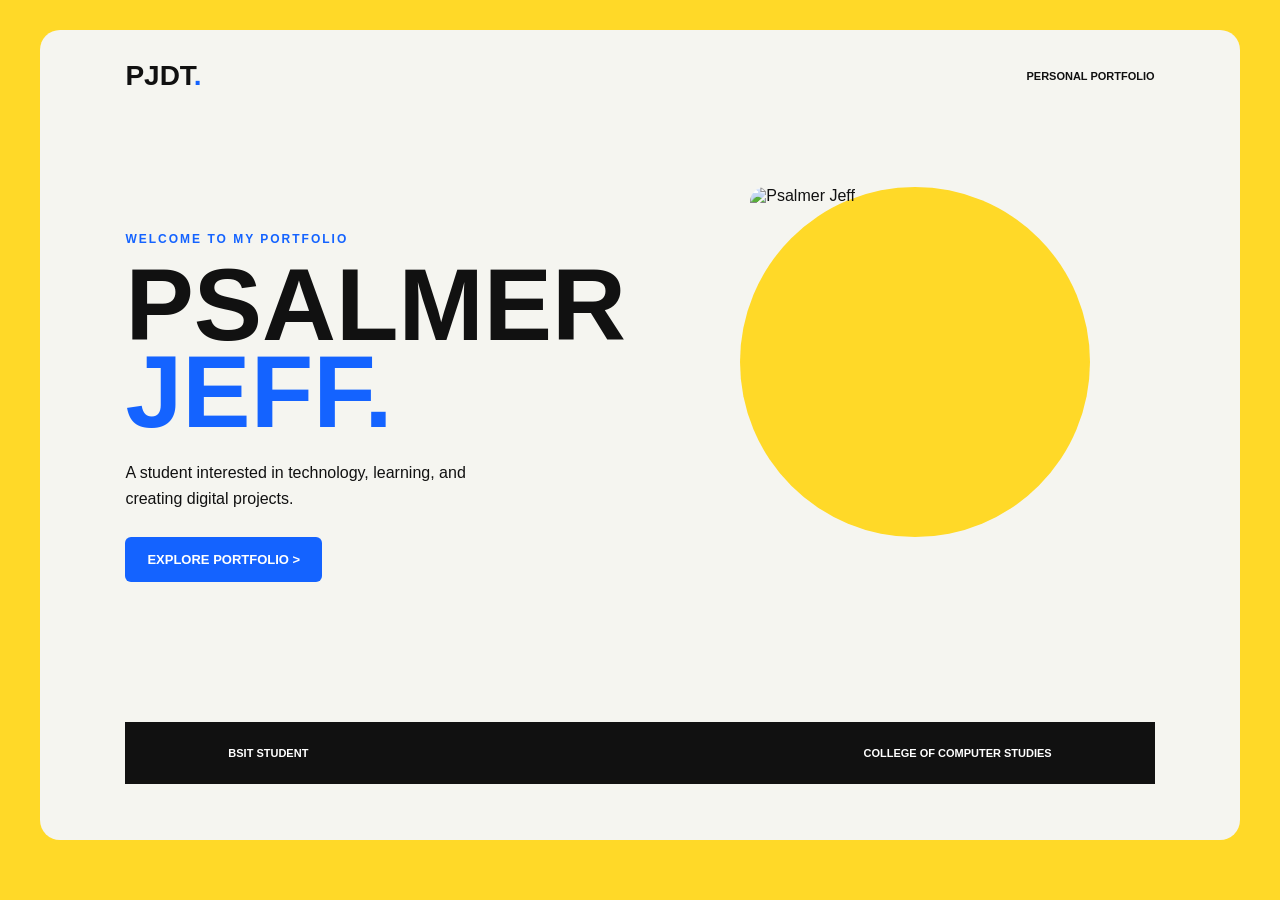
==== index.html @ 747f7e9e "modified:   home.html" ====
<!DOCTYPE html>
<html lang="en">

<head>
    <meta charset="UTF-8">
    <meta name="viewport" content="width=device-width, initial-scale=1.0">

    <title>Psalmer Jeff | Portfolio</title>

    <link rel="stylesheet" href="style.css">
</head>

<body class="cover-page">

    <main class="cover">

        <nav class="cover-nav">

            <div class="logo">
                PJDT<span>.</span>
            </div>

            <p>PERSONAL PORTFOLIO</p>

        </nav>


        <section class="cover-content">

            <div class="cover-text">

                <p class="tag">WELCOME TO MY PORTFOLIO</p>

                <h1>
                    PSALMER
                    <span>JEFF.</span>
                </h1>

                <p class="intro">
                    A student interested in technology,
                    learning, and creating digital projects.
                </p>

                <a href="home.html" class="main-button">
                    EXPLORE PORTFOLIO >
                </a>

            </div>


            <div class="cover-image">

                <div class="circle"></div>

                <img src="as.jpg"
                     alt="Psalmer Jeff">

            </div>

        </section>


        <footer class="cover-footer">

            <span>BSIT STUDENT</span>

            <span>COLLEGE OF COMPUTER STUDIES</span>

        </footer>

    </main>

</body>

</html>
---- style.css ----
* {
    margin: 0;
    padding: 0;
    box-sizing: border-box;
}

html {
    scroll-behavior: smooth;
}

body {
    font-family: Arial, sans-serif;
    background: #f5f5f0;
    color: #111;
}

a {
    text-decoration: none;
    color: inherit;
}

img {
    max-width: 100%;
    display: block;
}


/* COLORS */

.logo span,
.tag,
h1 span,
.contact h2 span {
    color: #1463ff;
}


/* BUTTON */

.main-button {
    display: inline-block;
    margin-top: 25px;
    padding: 15px 22px;
    background: #1463ff;
    color: white;
    font-weight: bold;
    font-size: 13px;
    border-radius: 6px;
    transition: .3s;
}

.main-button:hover {
    background: #111;
    transform: translateY(-3px);
}
/* INDEX */

.cover-page {
    min-height: 100vh;
    background: #ffd928;
    padding: 30px;
}

.cover {
    max-width: 1200px;
    min-height: 90vh;
    margin: auto;
    padding: 30px 7%;
    background: #f5f5f0;
    border-radius: 20px;
}

.cover-nav,
.cover-footer {
    display: flex;
    justify-content: space-between;
    align-items: center;
}

.logo {
    font-size: 28px;
    font-weight: bold;
}

.cover-nav p,
.cover-footer {
    font-size: 11px;
    font-weight: bold;
}

.cover-content {
    min-height: 70vh;
    display: grid;
    grid-template-columns: 1fr 1fr;
    align-items: center;
    gap: 50px;
}

.cover-text h1 {
    margin-top: 15px;
    font-size: clamp(60px, 8vw, 110px);
    line-height: .85;
}

.cover-text p:not(.tag) {
    max-width: 400px;
    margin-top: 25px;
    line-height: 1.6;
}

.cover-image,
.hero-image {
    position: relative;
    display: flex;
    justify-content: center;
}

.cover-image img {
    width: 330px;
    height: 440px;
    object-fit: cover;
    position: relative;
    z-index: 2;
    border-radius: 15px;
}

.circle {
    position: absolute;
    width: 350px;
    height: 350px;
    background: #ffd928;
    border-radius: 50%;
    z-index: 1;
}


/* NAVIGATION */

.navbar {
    position: sticky;
    top: 0;
    z-index: 10;
    padding: 20px 8%;
    display: flex;
    justify-content: space-between;
    align-items: center;
    background: white;
}

.nav-links {
    display: flex;
    gap: 25px;
}

.nav-links a {
    font-size: 11px;
    font-weight: bold;
}

.nav-links a:hover {
    color: #1463ff;
}


/* HERO */

.hero {
    min-height: 85vh;
    padding: 80px 10%;
    display: grid;
    grid-template-columns: 1fr 1fr;
    align-items: center;
    gap: 50px;
    background: #ffd928;
}

.hero-text h1 {
    margin: 15px 0;
    font-size: clamp(60px, 9vw, 110px);
    line-height: .85;
}

.hero-text p:not(.tag) {
    max-width: 450px;
    line-height: 1.7;
}

.hero-image img {
    width: 300px;
    height: 400px;
    object-fit: cover;
    position: relative;
    z-index: 2;
    border-radius: 15px;
    box-shadow: 15px 15px #1463ff;
}

.hero-image .circle {
    background: white;
}


/* SECTIONS */

.section {
    padding: 100px 10%;
}

.section h2 {
    margin-top: 15px;
    font-size: 50px;
}

.tag {
    font-size: 12px;
    font-weight: bold;
    letter-spacing: 2px;
}


/* ABOUT */

.about {
    background: white;
}

.about-box {
    margin-top: 40px;
    display: grid;
    grid-template-columns: 1fr 1fr;
    gap: 25px;
}

.about-box div {
    padding: 30px;
    background: #f5f5f0;
    border-left: 6px solid #1463ff;
}

.about-box h3 {
    margin-bottom: 15px;
    font-size: 22px;
}

.about-box p {
    line-height: 1.6;
}


/* EDUCATION */

.education {
    background: #111;
    color: white;
}

.education-layout {
    margin-top: 40px;
    display: grid;
    grid-template-columns: 1fr 1fr;
    gap: 25px;
}

.school-card {
    padding: 35px;
    background: #222;
    border-radius: 12px;
}

.school-number {
    font-size: 35px;
    color: #ffd928;
    font-weight: bold;
}

.school-card h3 {
    margin: 20px 0 10px;
    font-size: 24px;
}

.school-card p {
    line-height: 1.6;
    color: #ccc;
}

.school-card span {
    display: inline-block;
    margin-top: 20px;
    color: #ffd928;
    font-size: 11px;
    font-weight: bold;
}


/* FAVORITES */

.favorites {
    background: #f5f5f0;
}

.favorite-layout {
    margin-top: 40px;
    display: grid;
    grid-template-columns: 1fr 1fr;
    gap: 25px;
}

.favorite-card {
    padding: 40px;
    background: #ffd928;
    border-radius: 15px;
}

.favorite-card:last-child {
    background: #1463ff;
    color: white;
}

.favorite-card span {
    font-size: 25px;
    font-weight: bold;
}

.favorite-card h3 {
    margin: 40px 0 15px;
    font-size: 28px;
}

.favorite-card p {
    line-height: 1.6;
}


/* CONTACT */

.contact {
    min-height: 60vh;
    padding: 100px 10%;
    text-align: center;
    background: #1463ff;
    color: white;
}

.contact .tag {
    color: #ffd928;
}

.contact h2 {
    margin-top: 20px;
    font-size: clamp(55px, 8vw, 100px);
}

.contact h2 span {
    color: #ffd928;
}

.contact .main-button {
    background: #ffd928;
    color: #111;
}


/* FOOTER */

footer {
    padding: 25px 10%;
    display: flex;
    justify-content: space-between;
    background: #111;
    color: white;
    font-size: 10px;
}


/* MOBILE */

@media (max-width: 700px) {

    .cover-content,
    .hero,
    .about-box,
    .education-layout,
    .favorite-layout {
        grid-template-columns: 1fr;
    }

    .cover-content {
        padding: 50px 0;
    }

    .cover-image {
        margin-top: 20px;
    }

    .nav-links {
        gap: 10px;
        flex-wrap: wrap;
        justify-content: flex-end;
    }

    .nav-links a {
        font-size: 9px;
    }

    .hero {
        text-align: center;
    }

    .hero-text p:not(.tag) {
        margin: auto;
    }

    .hero-image {
        margin-top: 30px;
    }

    .section {
        padding: 70px 8%;
    }

    footer,
    .cover-footer {
        flex-direction: column;
        gap: 10px;
        text-align: center;
    }

}
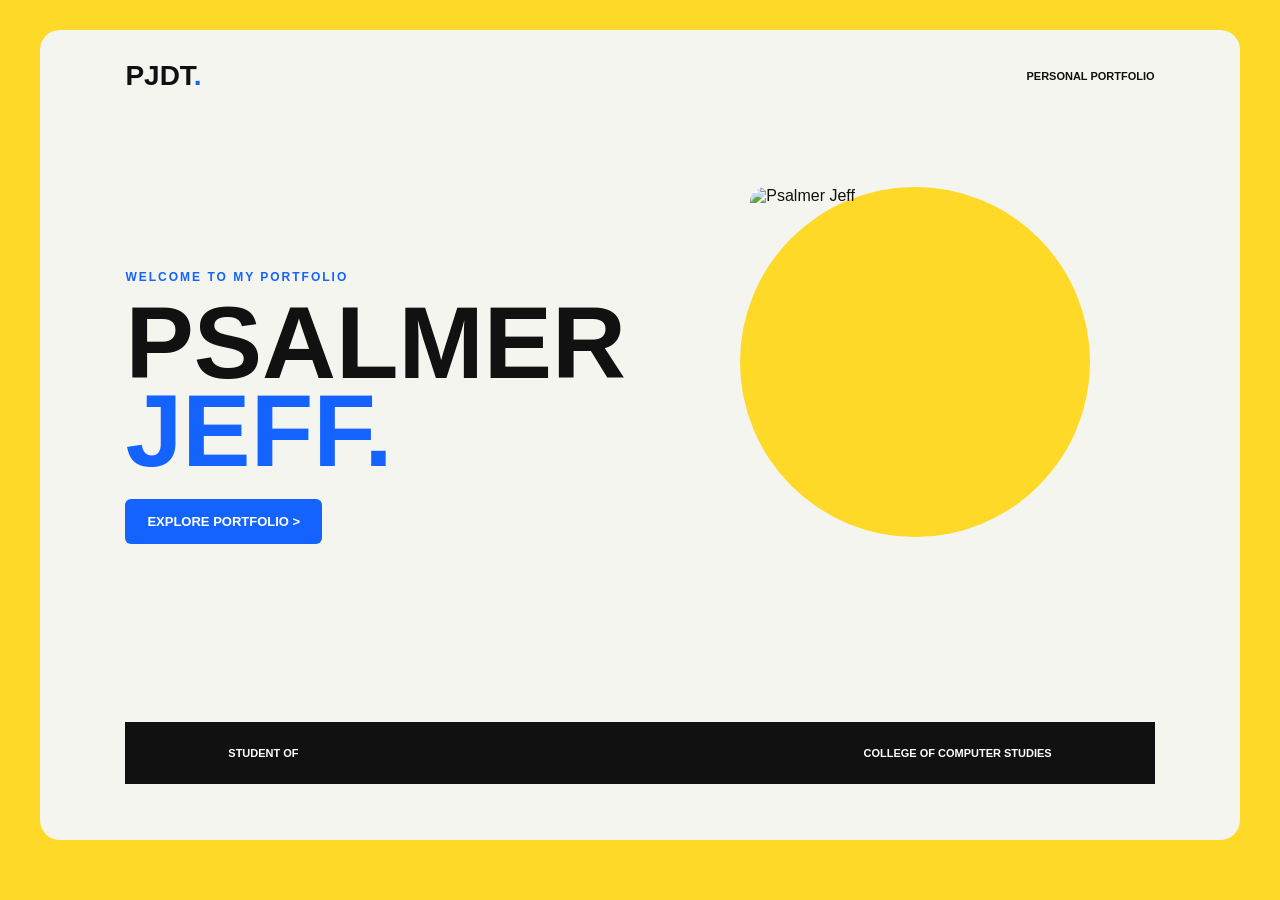
==== commit 9b719dff: "modified:   home.html modified:   index.html" ====
--- a/index.html
+++ b/index.html
@@ -35,12 +35,6 @@
                     PSALMER
                     <span>JEFF.</span>
                 </h1>
-
-                <p class="intro">
-                    A student interested in technology,
-                    learning, and creating digital projects.
-                </p>
-
                 <a href="home.html" class="main-button">
                     EXPLORE PORTFOLIO >
                 </a>
@@ -62,7 +56,7 @@
 
         <footer class="cover-footer">
 
-            <span>BSIT STUDENT</span>
+            <span>STUDENT OF </span>
 
             <span>COLLEGE OF COMPUTER STUDIES</span>
 
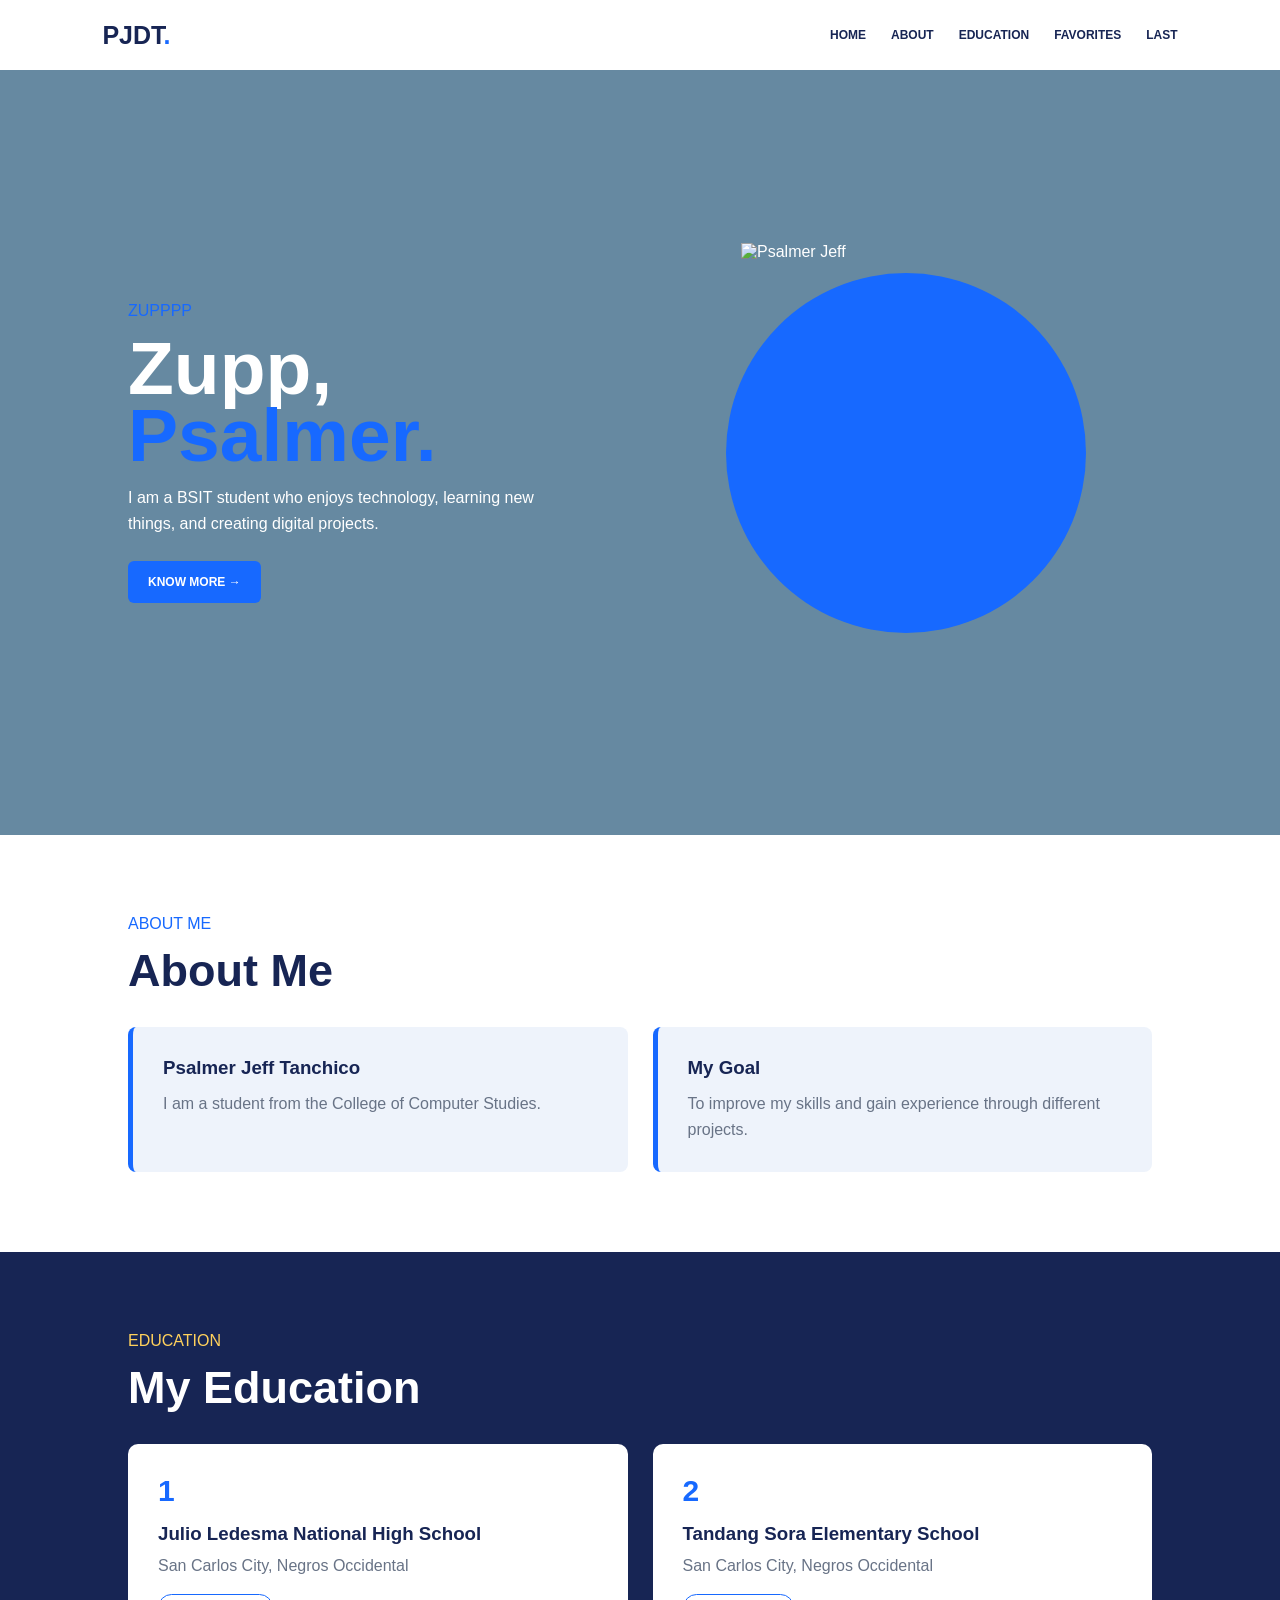
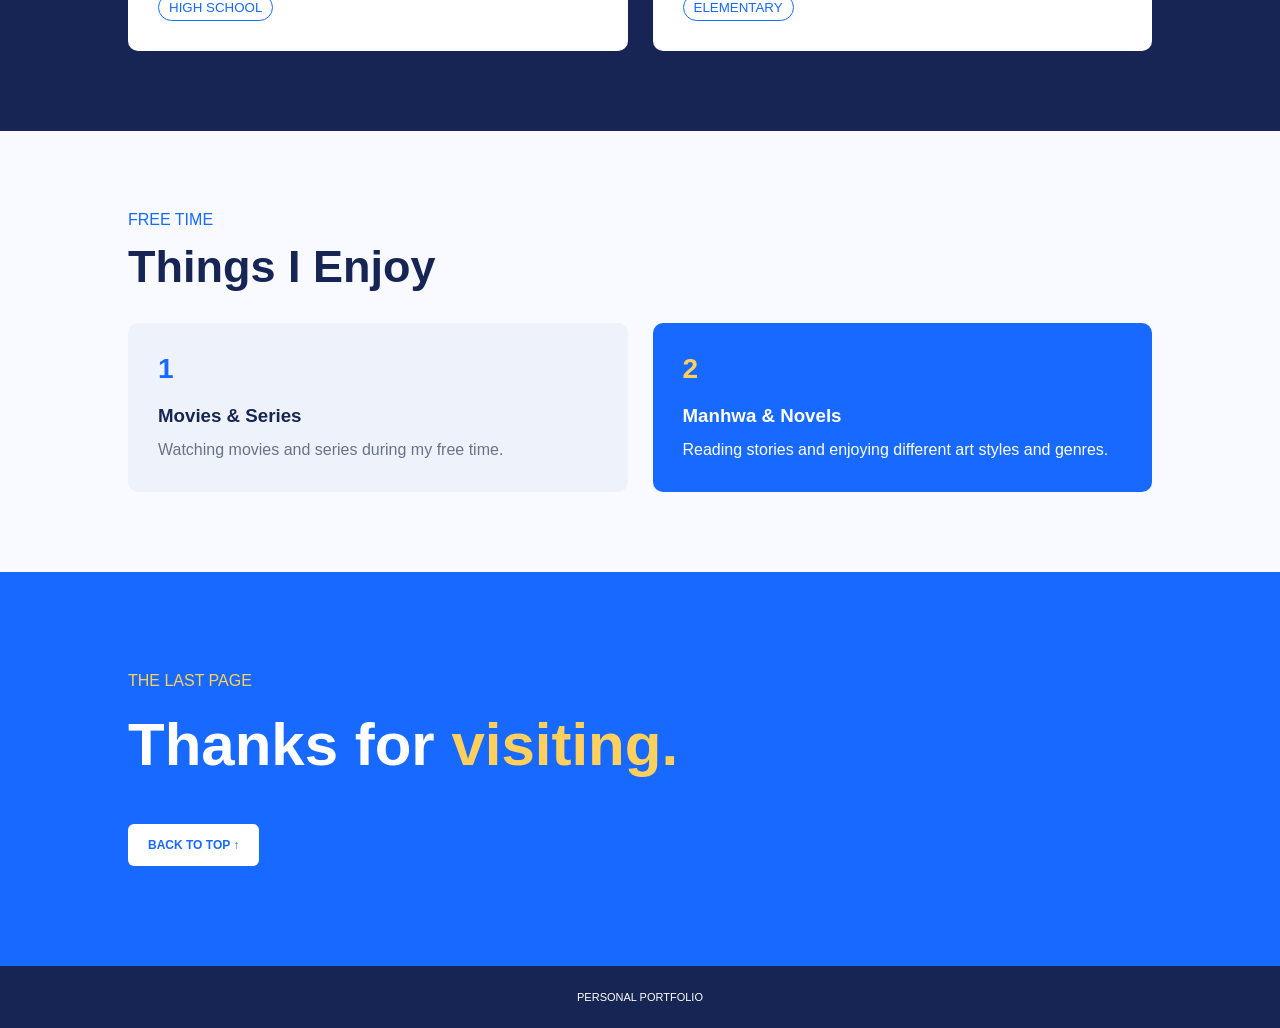
==== commit 0c7d58ad: "renamed:    home.html -> index.html" ====
--- a/index.html
+++ b/index.html
@@ -1,69 +1,147 @@
 <!DOCTYPE html>
 <html lang="en">
-
 <head>
     <meta charset="UTF-8">
     <meta name="viewport" content="width=device-width, initial-scale=1.0">
-
     <title>Psalmer Jeff | Portfolio</title>
-
     <link rel="stylesheet" href="style.css">
 </head>
 
-<body class="cover-page">
+<body>
 
-    <main class="cover">
+<nav class="navbar">
+    <a href="#home" class="logo">PJDT<span>.</span></a>
 
-        <nav class="cover-nav">
+    <div class="nav-links">
+        <a href="#home">HOME</a>
+        <a href="#about">ABOUT</a>
+        <a href="#education">EDUCATION</a>
+        <a href="#favorites">FAVORITES</a>
+        <a href="#contact">LAST</a>
+    </div>
+</nav>
 
-            <div class="logo">
-                PJDT<span>.</span>
-            </div>
+<section class="hero" id="home">
 
-            <p>PERSONAL PORTFOLIO</p>
+    <div class="hero-text">
+        <p class="tag">ZUPPPP</p>
 
-        </nav>
+        <h1>
+            Zupp,<br>
+            <span>Psalmer.</span>
+        </h1>
 
+        <p>
+            I am a BSIT student who enjoys technology,
+            learning new things, and creating digital projects.
+        </p>
 
-        <section class="cover-content">
+        <a href="#about" class="button">KNOW MORE →</a>
+    </div>
 
-            <div class="cover-text">
+    <div class="hero-image">
+        <div class="circle"></div>
+        <img src="as.jpg" alt="Psalmer Jeff">
+    </div>
 
-                <p class="tag">WELCOME TO MY PORTFOLIO</p>
+</section>
 
-                <h1>
-                    PSALMER
-                    <span>JEFF.</span>
-                </h1>
-                <a href="home.html" class="main-button">
-                    EXPLORE PORTFOLIO >
-                </a>
+<section class="section about" id="about">
 
-            </div>
+    <p class="tag"> ABOUT ME</p>
+    <h2>About Me</h2>
 
+    <div class="cards">
 
-            <div class="cover-image">
+        <div class="card">
+            <h3>Psalmer Jeff Tanchico</h3>
+            <p>
+                I am a student from the College of
+                Computer Studies.
+            </p>
+        </div>
 
-                <div class="circle"></div>
+        <div class="card">
+            <h3>My Goal</h3>
+            <p>
+                To improve my skills and gain experience
+                through different projects.
+            </p>
+        </div>
 
-                <img src="as.jpg"
-                     alt="Psalmer Jeff">
+    </div>
 
-            </div>
+</section>
 
-        </section>
+<section class="section education" id="education">
 
+    <p class="tag">EDUCATION</p>
+    <h2>My Education</h2>
 
-        <footer class="cover-footer">
+    <div class="cards">
 
-            <span>STUDENT OF </span>
+        <div class="school">
+            <b>1</b>
+            <h3>Julio Ledesma National High School</h3>
+            <p>San Carlos City, Negros Occidental</p>
+            <small>HIGH SCHOOL</small>
+        </div>
 
-            <span>COLLEGE OF COMPUTER STUDIES</span>
+        <div class="school">
+            <b>2</b>
+            <h3>Tandang Sora Elementary School</h3>
+            <p>San Carlos City, Negros Occidental</p>
+            <small>ELEMENTARY</small>
+        </div>
 
-        </footer>
+    </div>
 
-    </main>
+</section>
+
+<section class="section favorites" id="favorites">
+
+    <p class="tag">FREE TIME</p>
+    <h2>Things I Enjoy</h2>
+
+    <div class="cards">
+
+        <div class="favorite">
+            <b>1</b>
+            <h3>Movies & Series</h3>
+            <p>
+                Watching movies and series during
+                my free time.
+            </p>
+        </div>
+
+        <div class="favorite blue">
+            <b>2</b>
+            <h3>Manhwa & Novels</h3>
+            <p>
+                Reading stories and enjoying
+                different art styles and genres.
+            </p>
+        </div>
+
+    </div>
+
+</section>
+
+<section class="contact" id="contact">
+
+    <p class="tag">THE LAST PAGE</p>
+
+    <h2>
+        Thanks for <span>visiting.</span>
+    </h2>
+
+    <a href="#home" class="button">BACK TO TOP ↑</a>
+
+</section>
+
+<footer>
+    PERSONAL PORTFOLIO
+</footer>
 
 </body>
-
 </html>
--- a/style.css
+++ b/style.css
@@ -10,8 +10,8 @@
 
 body {
     font-family: Arial, sans-serif;
-    background: #f5f5f0;
-    color: #111;
+    color: #172554;
+    background: white;
 }
 
 a {
@@ -19,410 +19,292 @@
     color: inherit;
 }
 
-img {
-    max-width: 100%;
-    display: block;
-}
-
-
-/* COLORS */
-
-.logo span,
-.tag,
-h1 span,
-.contact h2 span {
-    color: #1463ff;
-}
-
-
-/* BUTTON */
-
-.main-button {
-    display: inline-block;
-    margin-top: 25px;
-    padding: 15px 22px;
-    background: #1463ff;
-    color: white;
-    font-weight: bold;
-    font-size: 13px;
-    border-radius: 6px;
-    transition: .3s;
-}
-
-.main-button:hover {
-    background: #111;
-    transform: translateY(-3px);
-}
-/* INDEX */
-
-.cover-page {
-    min-height: 100vh;
-    background: #ffd928;
-    padding: 30px;
-}
-
-.cover {
-    max-width: 1200px;
-    min-height: 90vh;
-    margin: auto;
-    padding: 30px 7%;
-    background: #f5f5f0;
-    border-radius: 20px;
-}
-
-.cover-nav,
-.cover-footer {
+/* NAVBAR */
+
+.navbar {
+    height: 70px;
+    padding: 0 8%;
     display: flex;
     justify-content: space-between;
     align-items: center;
+    background: white;
+    position: sticky;
+    top: 0;
+    z-index: 10;
 }
 
 .logo {
-    font-size: 28px;
+    font-size: 25px;
     font-weight: bold;
 }
 
-.cover-nav p,
-.cover-footer {
-    font-size: 11px;
+.logo span,
+.tag,
+.hero h1 span {
+    color: #1769ff;
+}
+
+.nav-links {
+    display: flex;
+    gap: 25px;
+}
+
+.nav-links a {
+    font-size: 12px;
     font-weight: bold;
 }
 
-.cover-content {
-    min-height: 70vh;
+.nav-links a:hover {
+    color: #1769ff;
+}
+
+/* HOME */
+
+.hero {
+    min-height: 85vh;
+    padding: 70px 10%;
     display: grid;
     grid-template-columns: 1fr 1fr;
     align-items: center;
-    gap: 50px;
-}
-
-.cover-text h1 {
-    margin-top: 15px;
-    font-size: clamp(60px, 8vw, 110px);
-    line-height: .85;
-}
-
-.cover-text p:not(.tag) {
-    max-width: 400px;
+    gap: 40px;
+    background: #6689a1;
+    color: white;
+}
+
+.hero h1 {
+    margin: 15px 0;
+    font-size: 75px;
+    line-height: .9;
+}
+
+.hero-text > p:not(.tag) {
+    max-width: 430px;
+    line-height: 1.6;
+}
+
+.button {
+    display: inline-block;
     margin-top: 25px;
-    line-height: 1.6;
-}
-
-.cover-image,
+    padding: 14px 20px;
+    background: #1769ff;
+    color: white;
+    border-radius: 6px;
+    font-size: 12px;
+    font-weight: bold;
+}
+
+/* IMAGE */
+
 .hero-image {
     position: relative;
     display: flex;
     justify-content: center;
-}
-
-.cover-image img {
+    align-items: center;
+}
+
+.hero-image img {
     width: 330px;
-    height: 440px;
+    height: 420px;
     object-fit: cover;
     position: relative;
     z-index: 2;
-    border-radius: 15px;
 }
 
 .circle {
     position: absolute;
-    width: 350px;
-    height: 350px;
-    background: #ffd928;
+    width: 360px;
+    height: 360px;
+    background: #1769ff;
     border-radius: 50%;
-    z-index: 1;
-}
-
-
-/* NAVIGATION */
-
-.navbar {
-    position: sticky;
-    top: 0;
-    z-index: 10;
-    padding: 20px 8%;
-    display: flex;
-    justify-content: space-between;
-    align-items: center;
-    background: white;
-}
-
-.nav-links {
-    display: flex;
-    gap: 25px;
-}
-
-.nav-links a {
-    font-size: 11px;
-    font-weight: bold;
-}
-
-.nav-links a:hover {
-    color: #1463ff;
-}
-
-
-/* HERO */
-
-.hero {
-    min-height: 85vh;
+}
+
+/* SECTIONS */
+
+.section {
     padding: 80px 10%;
-    display: grid;
-    grid-template-columns: 1fr 1fr;
-    align-items: center;
-    gap: 50px;
-    background: #ffd928;
-}
-
-.hero-text h1 {
-    margin: 15px 0;
-    font-size: clamp(60px, 9vw, 110px);
-    line-height: .85;
-}
-
-.hero-text p:not(.tag) {
-    max-width: 450px;
-    line-height: 1.7;
-}
-
-.hero-image img {
-    width: 300px;
-    height: 400px;
-    object-fit: cover;
-    position: relative;
-    z-index: 2;
-    border-radius: 15px;
-    box-shadow: 15px 15px #1463ff;
-}
-
-.hero-image .circle {
-    background: white;
-}
-
-
-/* SECTIONS */
-
-.section {
-    padding: 100px 10%;
 }
 
 .section h2 {
-    margin-top: 15px;
-    font-size: 50px;
-}
-
-.tag {
-    font-size: 12px;
-    font-weight: bold;
-    letter-spacing: 2px;
-}
-
-
-/* ABOUT */
-
-.about {
-    background: white;
-}
-
-.about-box {
-    margin-top: 40px;
+    margin: 12px 0 30px;
+    font-size: 45px;
+}
+
+.cards {
     display: grid;
     grid-template-columns: 1fr 1fr;
     gap: 25px;
 }
 
-.about-box div {
+/* ABOUT */
+
+.about {
+    background: white;
+}
+
+.card {
     padding: 30px;
-    background: #f5f5f0;
-    border-left: 6px solid #1463ff;
-}
-
-.about-box h3 {
-    margin-bottom: 15px;
-    font-size: 22px;
-}
-
-.about-box p {
+    background: #eef3fb;
+    border-left: 5px solid #1769ff;
+    border-radius: 8px;
+}
+
+.card h3 {
+    margin-bottom: 12px;
+}
+
+.card p,
+.school p,
+.favorite p {
+    color: #687386;
     line-height: 1.6;
 }
 
-
 /* EDUCATION */
 
 .education {
-    background: #111;
-    color: white;
-}
-
-.education-layout {
-    margin-top: 40px;
-    display: grid;
-    grid-template-columns: 1fr 1fr;
-    gap: 25px;
-}
-
-.school-card {
-    padding: 35px;
-    background: #222;
-    border-radius: 12px;
-}
-
-.school-number {
-    font-size: 35px;
-    color: #ffd928;
-    font-weight: bold;
-}
-
-.school-card h3 {
+    background: #172554;
+    color: white;
+}
+
+.education .tag {
+    color: #ffd15c;
+}
+
+.school {
+    padding: 30px;
+    background: white;
+    color: #172554;
+    border-radius: 10px;
+}
+
+.school b {
+    font-size: 30px;
+    color: #1769ff;
+}
+
+.school h3 {
+    margin: 15px 0 8px;
+}
+
+.school small {
+    display: inline-block;
+    margin-top: 15px;
+    color: #1769ff;
+    border: 1px solid #1769ff;
+    padding: 5px 10px;
+    border-radius: 20px;
+}
+
+/* FAVORITES */
+
+.favorites {
+    background: #f8faff;
+}
+
+.favorite {
+    padding: 30px;
+    background: #eef3fb;
+    border-radius: 10px;
+}
+
+.favorite.blue {
+    background: #1769ff;
+    color: white;
+}
+
+.favorite b {
+    font-size: 28px;
+    color: #1769ff;
+}
+
+.favorite.blue b {
+    color: #ffd15c;
+}
+
+.favorite h3 {
     margin: 20px 0 10px;
-    font-size: 24px;
-}
-
-.school-card p {
-    line-height: 1.6;
-    color: #ccc;
-}
-
-.school-card span {
-    display: inline-block;
-    margin-top: 20px;
-    color: #ffd928;
+}
+
+.favorite.blue p {
+    color: white;
+}
+
+/* LAST */
+
+.contact {
+    padding: 100px 10%;
+    background: #1769ff;
+    color: white;
+}
+
+.contact .tag {
+    color: #ffd15c;
+}
+
+.contact h2 {
+    margin: 20px 0;
+    font-size: 60px;
+}
+
+.contact h2 span {
+    color: #ffd15c;
+}
+
+.contact .button {
+    background: white;
+    color: #1769ff;
+}
+
+/* FOOTER */
+
+footer {
+    padding: 25px;
+    text-align: center;
+    background: #172554;
+    color: white;
     font-size: 11px;
-    font-weight: bold;
-}
-
-
-/* FAVORITES */
-
-.favorites {
-    background: #f5f5f0;
-}
-
-.favorite-layout {
-    margin-top: 40px;
-    display: grid;
-    grid-template-columns: 1fr 1fr;
-    gap: 25px;
-}
-
-.favorite-card {
-    padding: 40px;
-    background: #ffd928;
-    border-radius: 15px;
-}
-
-.favorite-card:last-child {
-    background: #1463ff;
-    color: white;
-}
-
-.favorite-card span {
-    font-size: 25px;
-    font-weight: bold;
-}
-
-.favorite-card h3 {
-    margin: 40px 0 15px;
-    font-size: 28px;
-}
-
-.favorite-card p {
-    line-height: 1.6;
-}
-
-
-/* CONTACT */
-
-.contact {
-    min-height: 60vh;
-    padding: 100px 10%;
-    text-align: center;
-    background: #1463ff;
-    color: white;
-}
-
-.contact .tag {
-    color: #ffd928;
-}
-
-.contact h2 {
-    margin-top: 20px;
-    font-size: clamp(55px, 8vw, 100px);
-}
-
-.contact h2 span {
-    color: #ffd928;
-}
-
-.contact .main-button {
-    background: #ffd928;
-    color: #111;
-}
-
-
-/* FOOTER */
-
-footer {
-    padding: 25px 10%;
-    display: flex;
-    justify-content: space-between;
-    background: #111;
-    color: white;
-    font-size: 10px;
-}
-
+}
 
 /* MOBILE */
 
 @media (max-width: 700px) {
-
-    .cover-content,
-    .hero,
-    .about-box,
-    .education-layout,
-    .favorite-layout {
-        grid-template-columns: 1fr;
-    }
-
-    .cover-content {
-        padding: 50px 0;
-    }
-
-    .cover-image {
-        margin-top: 20px;
-    }
 
     .nav-links {
         gap: 10px;
-        flex-wrap: wrap;
-        justify-content: flex-end;
     }
 
     .nav-links a {
         font-size: 9px;
     }
 
+    .hero,
+    .cards {
+        grid-template-columns: 1fr;
+    }
+
     .hero {
         text-align: center;
     }
 
-    .hero-text p:not(.tag) {
-        margin: auto;
-    }
-
-    .hero-image {
-        margin-top: 30px;
+    .hero h1 {
+        font-size: 55px;
+    }
+
+    .hero-image img {
+        width: 250px;
+        height: 330px;
+    }
+
+    .circle {
+        width: 290px;
+        height: 290px;
     }
 
     .section {
-        padding: 70px 8%;
-    }
-
-    footer,
-    .cover-footer {
-        flex-direction: column;
-        gap: 10px;
-        text-align: center;
-    }
-
+        padding: 65px 8%;
+    }
+
+    .contact h2 {
+        font-size: 45px;
+    }
 }
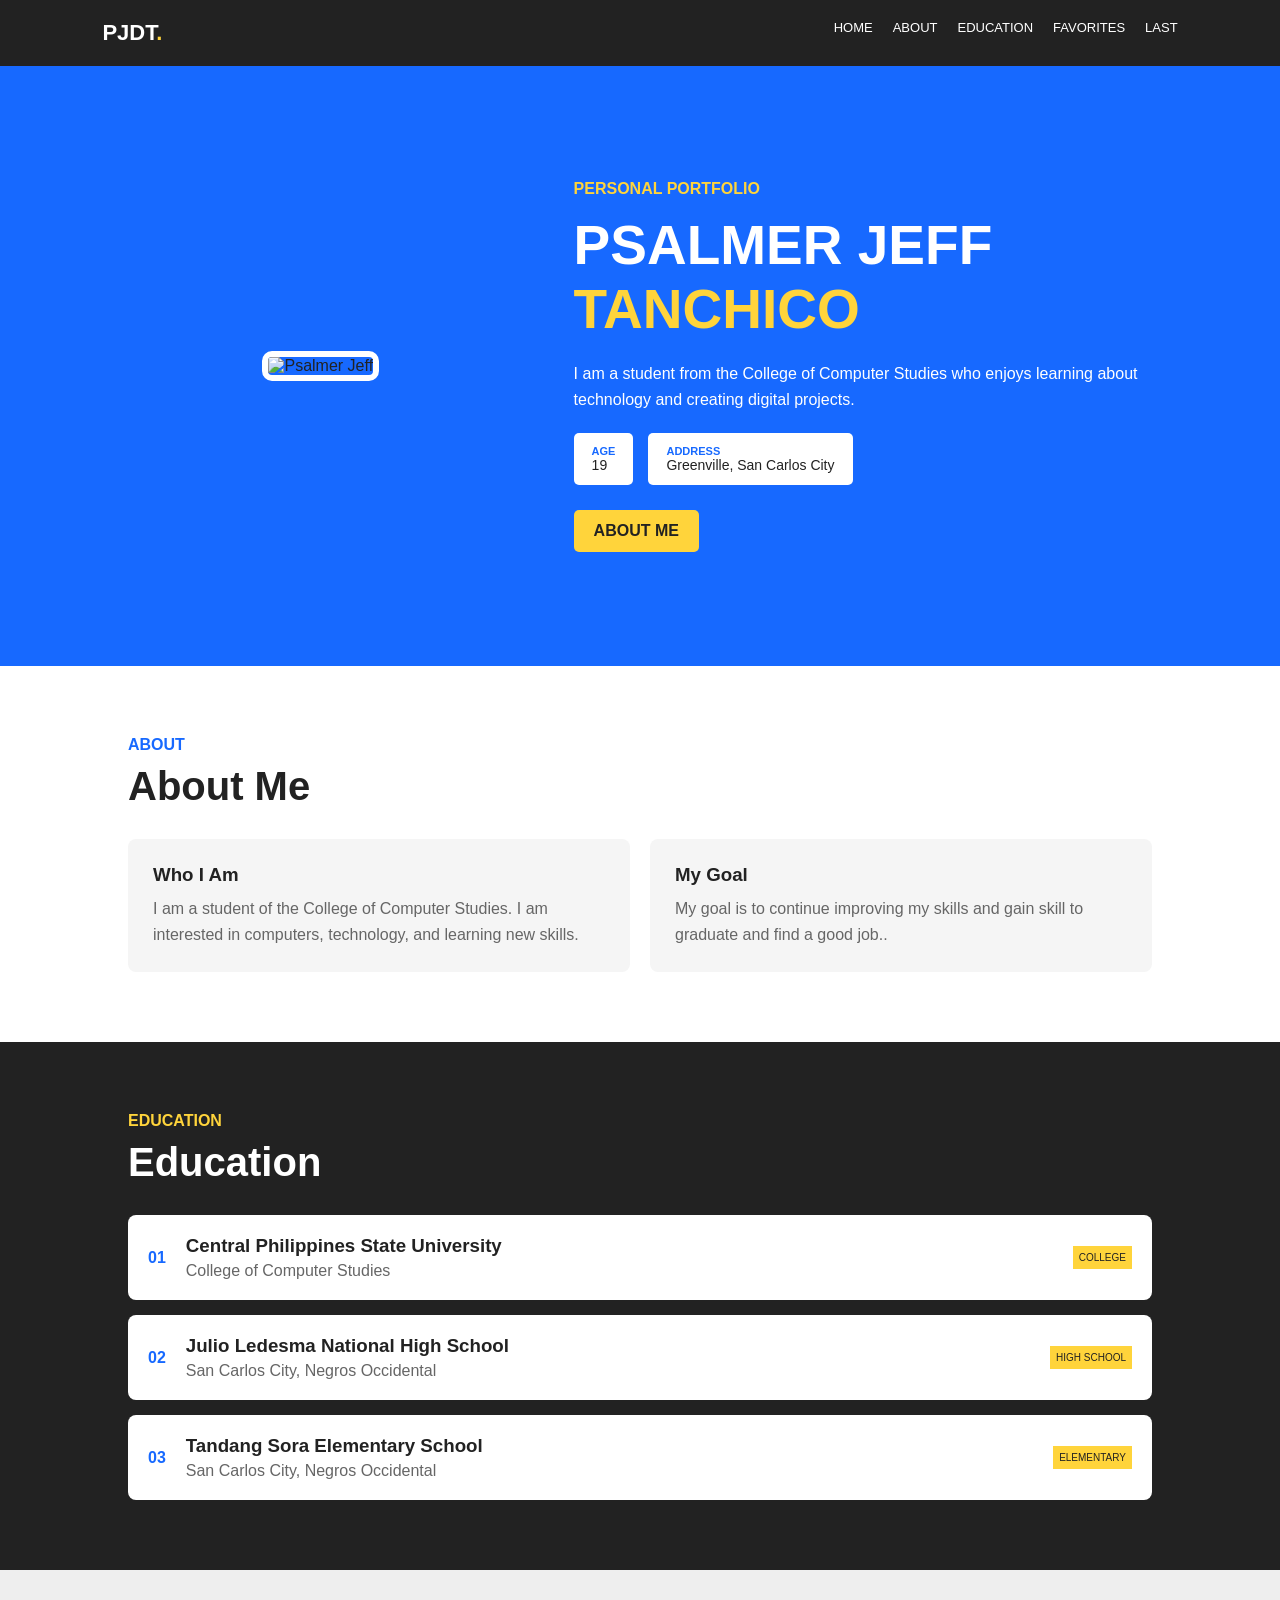
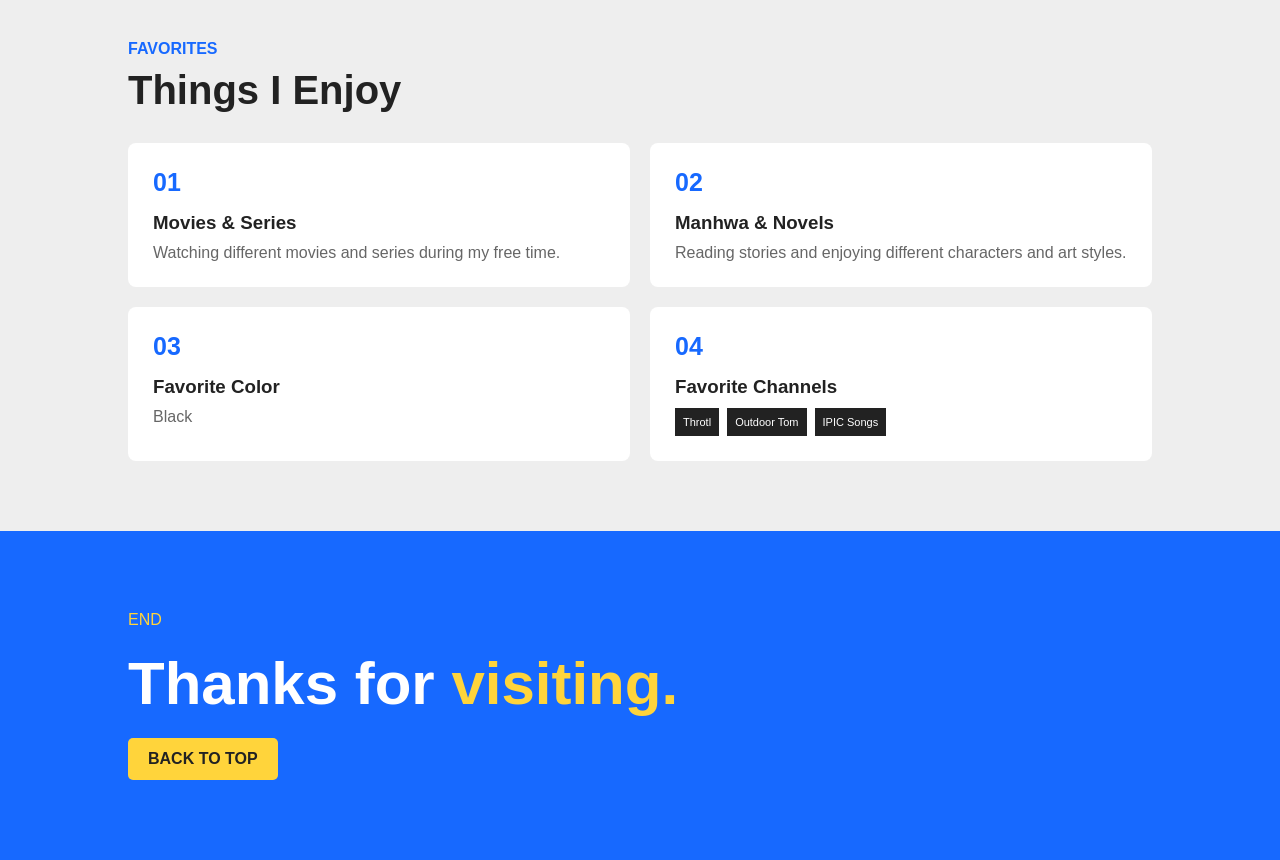
==== commit f59ee881: "modified:   index.html 	modified:   style.css" ====
--- a/index.html
+++ b/index.html
@@ -1,147 +1,342 @@
 <!DOCTYPE html>
 <html lang="en">
+
 <head>
     <meta charset="UTF-8">
     <meta name="viewport" content="width=device-width, initial-scale=1.0">
+
     <title>Psalmer Jeff | Portfolio</title>
+
     <link rel="stylesheet" href="style.css">
 </head>
 
-<body>
-
-<nav class="navbar">
-    <a href="#home" class="logo">PJDT<span>.</span></a>
-
-    <div class="nav-links">
-        <a href="#home">HOME</a>
-        <a href="#about">ABOUT</a>
-        <a href="#education">EDUCATION</a>
-        <a href="#favorites">FAVORITES</a>
-        <a href="#contact">LAST</a>
-    </div>
-</nav>
-
-<section class="hero" id="home">
-
-    <div class="hero-text">
-        <p class="tag">ZUPPPP</p>
-
-        <h1>
-            Zupp,<br>
-            <span>Psalmer.</span>
-        </h1>
-
-        <p>
-            I am a BSIT student who enjoys technology,
-            learning new things, and creating digital projects.
-        </p>
-
-        <a href="#about" class="button">KNOW MORE →</a>
-    </div>
-
-    <div class="hero-image">
-        <div class="circle"></div>
-        <img src="as.jpg" alt="Psalmer Jeff">
-    </div>
-
-</section>
-
-<section class="section about" id="about">
-
-    <p class="tag"> ABOUT ME</p>
-    <h2>About Me</h2>
-
-    <div class="cards">
-
-        <div class="card">
-            <h3>Psalmer Jeff Tanchico</h3>
-            <p>
-                I am a student from the College of
-                Computer Studies.
+<body>    <nav class="navbar">
+
+        <a href="#home" class="logo">
+            PJDT<span>.</span>
+        </a>
+
+        <div class="nav-links">
+            <a href="#home">HOME</a>
+            <a href="#about">ABOUT</a>
+            <a href="#education">EDUCATION</a>
+            <a href="#favorites">FAVORITES</a>
+            <a href="#contact">LAST</a>
+        </div>
+
+    </nav>
+    <section class="hero" id="home">
+
+        <div class="hero-image">
+
+            <div class="yellow-circle"></div>
+
+            <img src="as.jpg" alt="Psalmer Jeff">
+
+        </div>
+
+
+        <div class="hero-text">
+
+            <p class="small-title">
+                PERSONAL PORTFOLIO
             </p>
-        </div>
-
-        <div class="card">
-            <h3>My Goal</h3>
-            <p>
-                To improve my skills and gain experience
-                through different projects.
+
+            <h1>
+                PSALMER JEFF
+                <span>TANCHICO</span>
+            </h1>
+
+            <p class="description">
+                I am a student from the College of Computer
+                Studies who enjoys learning about technology
+                and creating digital projects.
             </p>
-        </div>
-
-    </div>
-
-</section>
-
-<section class="section education" id="education">
-
-    <p class="tag">EDUCATION</p>
-    <h2>My Education</h2>
-
-    <div class="cards">
-
-        <div class="school">
-            <b>1</b>
-            <h3>Julio Ledesma National High School</h3>
-            <p>San Carlos City, Negros Occidental</p>
-            <small>HIGH SCHOOL</small>
-        </div>
-
-        <div class="school">
-            <b>2</b>
-            <h3>Tandang Sora Elementary School</h3>
-            <p>San Carlos City, Negros Occidental</p>
-            <small>ELEMENTARY</small>
-        </div>
-
-    </div>
-
-</section>
-
-<section class="section favorites" id="favorites">
-
-    <p class="tag">FREE TIME</p>
-    <h2>Things I Enjoy</h2>
-
-    <div class="cards">
-
-        <div class="favorite">
-            <b>1</b>
-            <h3>Movies & Series</h3>
-            <p>
-                Watching movies and series during
-                my free time.
-            </p>
-        </div>
-
-        <div class="favorite blue">
-            <b>2</b>
-            <h3>Manhwa & Novels</h3>
-            <p>
-                Reading stories and enjoying
-                different art styles and genres.
-            </p>
-        </div>
-
-    </div>
-
-</section>
-
-<section class="contact" id="contact">
-
-    <p class="tag">THE LAST PAGE</p>
-
-    <h2>
-        Thanks for <span>visiting.</span>
-    </h2>
-
-    <a href="#home" class="button">BACK TO TOP ↑</a>
-
-</section>
-
-<footer>
-    PERSONAL PORTFOLIO
-</footer>
+
+
+            <div class="info">
+
+                <div class="info-box">
+
+                    <h4>AGE</h4>
+                    <p>19</p>
+
+                </div>
+
+
+                <div class="info-box">
+
+                    <h4>ADDRESS</h4>
+                    <p>Greenville, San Carlos City</p>
+
+                </div>
+
+            </div>
+
+
+            <a href="#about" class="button">
+                ABOUT ME
+            </a>
+
+        </div>
+
+    </section>
+
+
+    <section class="about section" id="about">
+
+        <div class="section-title">
+
+            <p>ABOUT</p>
+
+            <h2>About Me</h2>
+
+        </div>
+
+
+        <div class="about-grid">
+
+            <div class="about-card blue-card">
+
+                <h3>Who I Am</h3>
+
+                <p>
+                    I am a student of the College of Computer
+                    Studies. I am interested in computers,
+                    technology, and learning new skills.
+                </p>
+
+            </div>
+
+
+            <div class="about-card yellow-card">
+
+                <h3>My Goal</h3>
+
+                <p>
+                    My goal is to continue improving my skills
+                    and gain skill  to graduate and find a good job..
+                </p>
+
+            </div>
+
+        </div>
+
+    </section>
+
+    <section class="education section" id="education">
+
+        <div class="section-title">
+
+            <p>EDUCATION</p>
+
+            <h2>Education</h2>
+
+        </div>
+
+
+        <div class="education-list">
+
+
+            <div class="education-card">
+
+                <div class="number">
+                    01
+                </div>
+
+                <div class="education-info">
+
+                    <h3>
+                        Central Philippines State University
+                    </h3>
+
+                    <p>
+                        College of Computer Studies
+                    </p>
+
+                </div>
+
+                <span>
+                    COLLEGE
+                </span>
+
+            </div>
+
+
+            <div class="education-card">
+
+                <div class="number">
+                    02
+                </div>
+
+                <div class="education-info">
+
+                    <h3>
+                        Julio Ledesma National High School
+                    </h3>
+
+                    <p>
+                        San Carlos City, Negros Occidental
+                    </p>
+
+                </div>
+
+                <span>
+                    HIGH SCHOOL
+                </span>
+
+            </div>
+
+
+            <div class="education-card">
+
+                <div class="number">
+                    03
+                </div>
+
+                <div class="education-info">
+
+                    <h3>
+                        Tandang Sora Elementary School
+                    </h3>
+
+                    <p>
+                        San Carlos City, Negros Occidental
+                    </p>
+
+                </div>
+
+                <span>
+                    ELEMENTARY
+                </span>
+
+            </div>
+
+        </div>
+
+    </section>
+
+    <section class="favorites section" id="favorites">
+
+        <div class="section-title">
+
+            <p>FAVORITES</p>
+
+            <h2>Things I Enjoy</h2>
+
+        </div>
+
+
+        <div class="favorite-grid">
+
+
+            <div class="favorite-card">
+
+                <div class="favorite-number">
+                    01
+                </div>
+
+                <h3>
+                    Movies & Series
+                </h3>
+
+                <p>
+                    Watching different movies and series
+                    during my free time.
+                </p>
+
+            </div>
+
+
+            <div class="favorite-card">
+
+                <div class="favorite-number">
+                    02
+                </div>
+
+                <h3>
+                    Manhwa & Novels
+                </h3>
+
+                <p>
+                    Reading stories and enjoying different
+                    characters and art styles.
+                </p>
+
+            </div>
+
+
+            <div class="favorite-card">
+
+                <div class="favorite-number">
+                    03
+                </div>
+
+                <h3>
+                    Favorite Color
+                </h3>
+
+                <p>
+                    Black
+                </p>
+
+            </div>
+
+
+            <div class="favorite-card channels">
+
+                <div class="favorite-number">
+                    04
+                </div>
+
+                <h3>
+                    Favorite Channels
+                </h3>
+
+                <div class="channel-links">
+
+                    <a href="https://instagram.com/throtl"
+                       target="_blank"
+                       rel="noopener">
+                        Throtl
+                    </a>
+
+                    <a href="https://youtube.com/@outdoortom9675"
+                       target="_blank"
+                       rel="noopener">
+                        Outdoor Tom
+                    </a>
+
+                    <a href="https://youtu.be/jJ9vtKtilG8?si=PTAiRpjFPhUCp9FU"
+                       target="_blank"
+                       rel="noopener">
+                        IPIC Songs
+                    </a>
+
+                </div>
+
+            </div>
+
+        </div>
+
+    </section>
+
+    <section class="contact" id="contact">
+
+        <p>END</p>
+
+        <h2>
+            Thanks for
+            <span>visiting.</span>
+        </h2>
+
+        <a href="#home" class="button">
+            BACK TO TOP
+        </a>
+
+    </section>
+
 
 </body>
+
 </html>
--- a/style.css
+++ b/style.css
@@ -4,307 +4,332 @@
     box-sizing: border-box;
 }
 
-html {
-    scroll-behavior: smooth;
-}
-
 body {
     font-family: Arial, sans-serif;
-    color: #172554;
+    background: #eeeeee;
+    color: #222;
+}
+
+/* NAVBAR */
+
+.navbar {
+    background: #222;
+    padding: 20px 8%;
+    display: flex;
+    justify-content: space-between;
+}
+
+.logo {
+    color: white;
+    text-decoration: none;
+    font-size: 22px;
+    font-weight: bold;
+}
+
+.logo span {
+    color: #ffd43b;
+}
+
+.nav-links {
+    display: flex;
+    gap: 20px;
+}
+
+.nav-links a {
+    color: white;
+    text-decoration: none;
+    font-size: 13px;
+}
+
+
+/* HOME */
+
+.hero {
+    background: #1769ff;
+    padding: 70px 10%;
+    display: flex;
+    align-items: center;
+    gap: 60px;
+    min-height: 600px;
+}
+
+/* PHOTO LEFT */
+
+.hero-image {
+    width: 40%;
+    text-align: center;
+}
+
+.hero-image img {
+    width: 280px;
+    height: 360px;
+    object-fit: cover;
+    border: 6px solid white;
+    border-radius: 10px;
+}
+
+/* TEXT RIGHT */
+
+.hero-text {
+    width: 60%;
+    color: white;
+}
+
+.small-title {
+    color: #ffd43b;
+    font-weight: bold;
+    margin-bottom: 15px;
+}
+
+.hero-text h1 {
+    font-size: 55px;
+    margin-bottom: 20px;
+}
+
+.hero-text h1 span {
+    color: #ffd43b;
+    display: block;
+}
+
+.description {
+    line-height: 1.6;
+    margin-bottom: 20px;
+}
+
+.info {
+    display: flex;
+    gap: 15px;
+    margin-bottom: 25px;
+}
+
+.info-box {
     background: white;
-}
-
-a {
+    color: #222;
+    padding: 12px 18px;
+    border-radius: 5px;
+}
+
+.info-box h4 {
+    font-size: 11px;
+    color: #1769ff;
+}
+
+.info-box p {
+    font-size: 14px;
+}
+
+.button {
+    background: #ffd43b;
+    color: #222;
+    padding: 12px 20px;
     text-decoration: none;
-    color: inherit;
-}
-
-/* NAVBAR */
-
-.navbar {
-    height: 70px;
-    padding: 0 8%;
-    display: flex;
-    justify-content: space-between;
+    font-weight: bold;
+    display: inline-block;
+    border-radius: 5px;
+}
+
+
+/* SECTIONS */
+
+.section {
+    padding: 70px 10%;
+}
+
+.section-title p {
+    color: #1769ff;
+    font-weight: bold;
+    margin-bottom: 10px;
+}
+
+.section-title h2 {
+    font-size: 40px;
+    margin-bottom: 30px;
+}
+
+
+/* ABOUT */
+
+.about {
+    background: white;
+}
+
+.about-grid {
+    display: flex;
+    gap: 20px;
+}
+
+.about-card {
+    width: 50%;
+    padding: 25px;
+    background: #f5f5f5;
+    border-radius: 8px;
+}
+
+.about-card h3 {
+    margin-bottom: 10px;
+}
+
+.about-card p {
+    color: #666;
+    line-height: 1.6;
+}
+
+
+/* EDUCATION */
+
+.education {
+    background: #222;
+    color: white;
+}
+
+.education .section-title p {
+    color: #ffd43b;
+}
+
+.education-list {
+    display: flex;
+    flex-direction: column;
+    gap: 15px;
+}
+
+.education-card {
+    background: white;
+    color: #222;
+    padding: 20px;
+    display: flex;
     align-items: center;
-    background: white;
-    position: sticky;
-    top: 0;
-    z-index: 10;
-}
-
-.logo {
-    font-size: 25px;
-    font-weight: bold;
-}
-
-.logo span,
-.tag,
-.hero h1 span {
+    gap: 20px;
+    border-radius: 8px;
+}
+
+.number {
     color: #1769ff;
-}
-
-.nav-links {
-    display: flex;
-    gap: 25px;
-}
-
-.nav-links a {
-    font-size: 12px;
-    font-weight: bold;
-}
-
-.nav-links a:hover {
-    color: #1769ff;
-}
-
-/* HOME */
-
-.hero {
-    min-height: 85vh;
-    padding: 70px 10%;
+    font-weight: bold;
+}
+
+.education-info {
+    flex: 1;
+}
+
+.education-info h3 {
+    margin-bottom: 5px;
+}
+
+.education-info p {
+    color: #666;
+}
+
+.education-card span {
+    background: #ffd43b;
+    padding: 6px;
+    font-size: 10px;
+}
+
+
+/* FAVORITES */
+
+.favorites {
+    background: #eeeeee;
+}
+
+.favorite-grid {
     display: grid;
     grid-template-columns: 1fr 1fr;
-    align-items: center;
-    gap: 40px;
-    background: #6689a1;
-    color: white;
-}
-
-.hero h1 {
-    margin: 15px 0;
-    font-size: 75px;
-    line-height: .9;
-}
-
-.hero-text > p:not(.tag) {
-    max-width: 430px;
-    line-height: 1.6;
-}
-
-.button {
-    display: inline-block;
-    margin-top: 25px;
-    padding: 14px 20px;
+    gap: 20px;
+}
+
+.favorite-card {
+    background: white;
+    padding: 25px;
+    border-radius: 8px;
+}
+
+.favorite-number {
+    color: #1769ff;
+    font-size: 25px;
+    font-weight: bold;
+    margin-bottom: 15px;
+}
+
+.favorite-card h3 {
+    margin-bottom: 10px;
+}
+
+.favorite-card p {
+    color: #666;
+}
+
+
+/* CHANNELS */
+
+.channel-links {
+    display: flex;
+    gap: 8px;
+    flex-wrap: wrap;
+}
+
+.channel-links a {
+    background: #222;
+    color: white;
+    padding: 8px;
+    text-decoration: none;
+    font-size: 11px;
+}
+
+
+/* LAST */
+
+.contact {
     background: #1769ff;
     color: white;
-    border-radius: 6px;
-    font-size: 12px;
-    font-weight: bold;
-}
-
-/* IMAGE */
-
-.hero-image {
-    position: relative;
-    display: flex;
-    justify-content: center;
-    align-items: center;
-}
-
-.hero-image img {
-    width: 330px;
-    height: 420px;
-    object-fit: cover;
-    position: relative;
-    z-index: 2;
-}
-
-.circle {
-    position: absolute;
-    width: 360px;
-    height: 360px;
-    background: #1769ff;
-    border-radius: 50%;
-}
-
-/* SECTIONS */
-
-.section {
     padding: 80px 10%;
 }
 
-.section h2 {
-    margin: 12px 0 30px;
-    font-size: 45px;
-}
-
-.cards {
-    display: grid;
-    grid-template-columns: 1fr 1fr;
-    gap: 25px;
-}
-
-/* ABOUT */
-
-.about {
-    background: white;
-}
-
-.card {
-    padding: 30px;
-    background: #eef3fb;
-    border-left: 5px solid #1769ff;
-    border-radius: 8px;
-}
-
-.card h3 {
-    margin-bottom: 12px;
-}
-
-.card p,
-.school p,
-.favorite p {
-    color: #687386;
-    line-height: 1.6;
-}
-
-/* EDUCATION */
-
-.education {
-    background: #172554;
-    color: white;
-}
-
-.education .tag {
-    color: #ffd15c;
-}
-
-.school {
-    padding: 30px;
-    background: white;
-    color: #172554;
-    border-radius: 10px;
-}
-
-.school b {
-    font-size: 30px;
-    color: #1769ff;
-}
-
-.school h3 {
-    margin: 15px 0 8px;
-}
-
-.school small {
-    display: inline-block;
-    margin-top: 15px;
-    color: #1769ff;
-    border: 1px solid #1769ff;
-    padding: 5px 10px;
-    border-radius: 20px;
-}
-
-/* FAVORITES */
-
-.favorites {
-    background: #f8faff;
-}
-
-.favorite {
-    padding: 30px;
-    background: #eef3fb;
-    border-radius: 10px;
-}
-
-.favorite.blue {
-    background: #1769ff;
-    color: white;
-}
-
-.favorite b {
-    font-size: 28px;
-    color: #1769ff;
-}
-
-.favorite.blue b {
-    color: #ffd15c;
-}
-
-.favorite h3 {
-    margin: 20px 0 10px;
-}
-
-.favorite.blue p {
-    color: white;
-}
-
-/* LAST */
-
-.contact {
-    padding: 100px 10%;
-    background: #1769ff;
-    color: white;
-}
-
-.contact .tag {
-    color: #ffd15c;
+.contact > p {
+    color: #ffd43b;
 }
 
 .contact h2 {
+    font-size: 60px;
     margin: 20px 0;
-    font-size: 60px;
 }
 
 .contact h2 span {
-    color: #ffd15c;
-}
-
-.contact .button {
-    background: white;
-    color: #1769ff;
-}
-
-/* FOOTER */
-
-footer {
-    padding: 25px;
-    text-align: center;
-    background: #172554;
-    color: white;
-    font-size: 11px;
-}
-
-/* MOBILE */
+    color: #ffd43b;
+}
+
+
+/* PHONE */
 
 @media (max-width: 700px) {
 
+    .hero {
+        flex-direction: column;
+    }
+
+    .hero-image,
+    .hero-text {
+        width: 100%;
+        text-align: center;
+    }
+
+    .about-grid {
+        flex-direction: column;
+    }
+
+    .about-card {
+        width: 100%;
+    }
+
+    .favorite-grid {
+        grid-template-columns: 1fr;
+    }
+
     .nav-links {
-        gap: 10px;
-    }
-
-    .nav-links a {
-        font-size: 9px;
-    }
-
-    .hero,
-    .cards {
-        grid-template-columns: 1fr;
-    }
-
-    .hero {
-        text-align: center;
-    }
-
-    .hero h1 {
-        font-size: 55px;
-    }
-
-    .hero-image img {
-        width: 250px;
-        height: 330px;
-    }
-
-    .circle {
-        width: 290px;
-        height: 290px;
-    }
-
-    .section {
-        padding: 65px 8%;
-    }
-
-    .contact h2 {
-        font-size: 45px;
+        gap: 8px;
+    }
+
+    .hero-text h1 {
+        font-size: 40px;
     }
 }
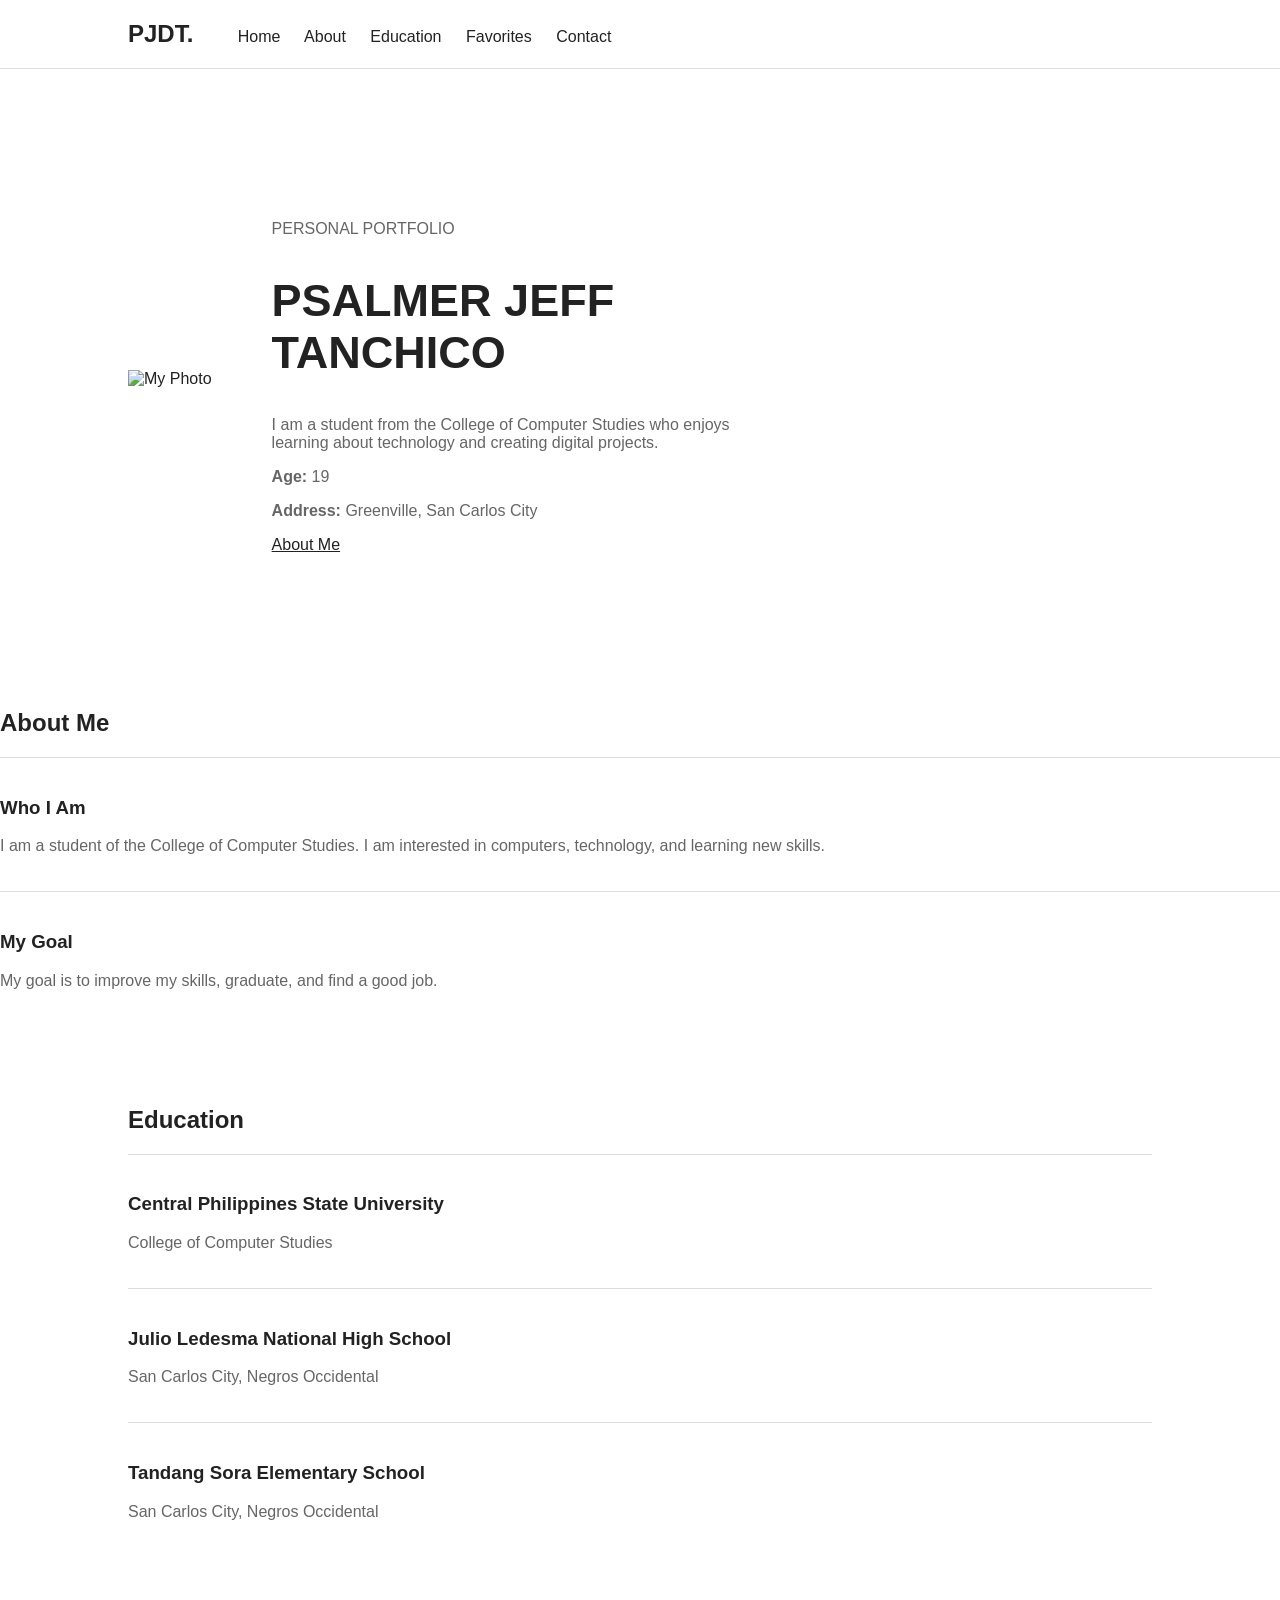
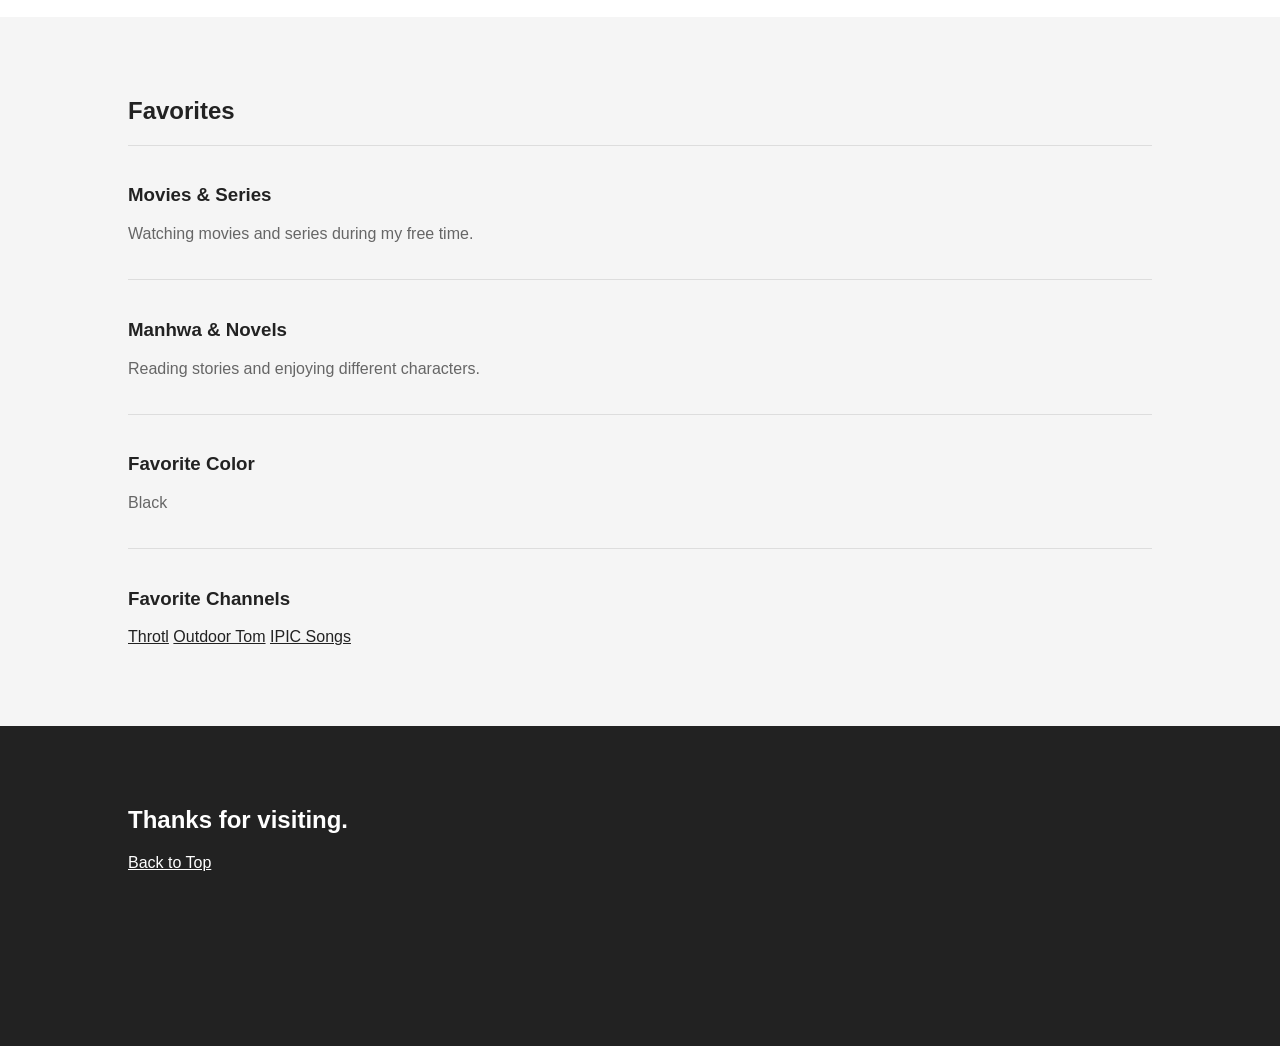
==== commit 35c8519f: "modified:   index.html modified:   style.css" ====
--- a/index.html
+++ b/index.html
@@ -10,332 +10,128 @@
     <link rel="stylesheet" href="style.css">
 </head>
 
-<body>    <nav class="navbar">
+<body>
+    <nav>
+        <h2>PJDT.</h2>
 
-        <a href="#home" class="logo">
-            PJDT<span>.</span>
-        </a>
+        <a href="#home">Home</a>
+        <a href="#about">About</a>
+        <a href="#education">Education</a>
+        <a href="#favorites">Favorites</a>
+        <a href="#contact">Contact</a>
+    </nav>
+    <section id="home" class="home">
 
-        <div class="nav-links">
-            <a href="#home">HOME</a>
-            <a href="#about">ABOUT</a>
-            <a href="#education">EDUCATION</a>
-            <a href="#favorites">FAVORITES</a>
-            <a href="#contact">LAST</a>
+        <div>
+            <img src="as.jpg" alt="My Photo">
         </div>
 
-    </nav>
-    <section class="hero" id="home">
+        <div>
+            <p>PERSONAL PORTFOLIO</p>
 
-        <div class="hero-image">
+            <h1>PSALMER JEFF TANCHICO</h1>
 
-            <div class="yellow-circle"></div>
+            <p>
+                I am a student from the College of Computer Studies
+                who enjoys learning about technology and creating
+                digital projects.
+            </p>
 
-            <img src="as.jpg" alt="Psalmer Jeff">
+            <p><b>Age:</b> 19</p>
 
+            <p><b>Address:</b> Greenville, San Carlos City</p>
+
+            <a href="#about">About Me</a>
         </div>
 
+    </section>
 
-        <div class="hero-text">
+    <sectio id="about">
 
-            <p class="small-title">
-                PERSONAL PORTFOLIO
+        <h2>About Me</h2>
+
+        <div class="box">
+            <h3>Who I Am</h3>
+
+            <p>
+                I am a student of the College of Computer Studies.
+                I am interested in computers, technology, and
+                learning new skills.
             </p>
+        </div>
 
-            <h1>
-                PSALMER JEFF
-                <span>TANCHICO</span>
-            </h1>
+        <div class="box">
+            <h3>My Goal</h3>
 
-            <p class="description">
-                I am a student from the College of Computer
-                Studies who enjoys learning about technology
-                and creating digital projects.
+            <p>
+                My goal is to improve my skills, graduate,
+                and find a good job.
             </p>
+        </div>
 
+    </sectio>
 
-            <div class="info">
+    <section id="education">
 
-                <div class="info-box">
+        <h2>Education</h2>
 
-                    <h4>AGE</h4>
-                    <p>19</p>
+        <div class="box">
+            <h3>Central Philippines State University</h3>
+            <p>College of Computer Studies</p>
+        </div>
 
-                </div>
+        <div class="box">
+            <h3>Julio Ledesma National High School</h3>
+            <p>San Carlos City, Negros Occidental</p>
+        </div>
 
+        <div class="box">
+            <h3>Tandang Sora Elementary School</h3>
+            <p>San Carlos City, Negros Occidental</p>
+        </div>
 
-                <div class="info-box">
+    </section>
 
-                    <h4>ADDRESS</h4>
-                    <p>Greenville, San Carlos City</p>
+    <section id="favorites">
 
-                </div>
+        <h2>Favorites</h2>
 
-            </div>
+        <div class="box">
+            <h3>Movies & Series</h3>
+            <p>Watching movies and series during my free time.</p>
+        </div>
 
+        <div class="box">
+            <h3>Manhwa & Novels</h3>
+            <p>Reading stories and enjoying different characters.</p>
+        </div>
 
-            <a href="#about" class="button">
-                ABOUT ME
-            </a>
+        <div class="box">
+            <h3>Favorite Color</h3>
+            <p>Black</p>
+        </div>
+
+        <div class="box">
+
+            <h3>Favorite Channels</h3>
+               <a href="https://instagram.com/throtl">Throtl</a>
+
+               <a href="https://youtube.com/@outdoortom9675">Outdoor Tom</a> 
+
+               <a href="https://youtu.be/jJ9vtKtilG8">IPIC Songs</a>
 
         </div>
 
     </section>
 
 
-    <section class="about section" id="about">
+    <section id="contact">
 
-        <div class="section-title">
+        <h2>Thanks for visiting.</h2>
 
-            <p>ABOUT</p>
-
-            <h2>About Me</h2>
-
-        </div>
-
-
-        <div class="about-grid">
-
-            <div class="about-card blue-card">
-
-                <h3>Who I Am</h3>
-
-                <p>
-                    I am a student of the College of Computer
-                    Studies. I am interested in computers,
-                    technology, and learning new skills.
-                </p>
-
-            </div>
-
-
-            <div class="about-card yellow-card">
-
-                <h3>My Goal</h3>
-
-                <p>
-                    My goal is to continue improving my skills
-                    and gain skill  to graduate and find a good job..
-                </p>
-
-            </div>
-
-        </div>
+        <a href="#home">Back to Top</a>
 
     </section>
-
-    <section class="education section" id="education">
-
-        <div class="section-title">
-
-            <p>EDUCATION</p>
-
-            <h2>Education</h2>
-
-        </div>
-
-
-        <div class="education-list">
-
-
-            <div class="education-card">
-
-                <div class="number">
-                    01
-                </div>
-
-                <div class="education-info">
-
-                    <h3>
-                        Central Philippines State University
-                    </h3>
-
-                    <p>
-                        College of Computer Studies
-                    </p>
-
-                </div>
-
-                <span>
-                    COLLEGE
-                </span>
-
-            </div>
-
-
-            <div class="education-card">
-
-                <div class="number">
-                    02
-                </div>
-
-                <div class="education-info">
-
-                    <h3>
-                        Julio Ledesma National High School
-                    </h3>
-
-                    <p>
-                        San Carlos City, Negros Occidental
-                    </p>
-
-                </div>
-
-                <span>
-                    HIGH SCHOOL
-                </span>
-
-            </div>
-
-
-            <div class="education-card">
-
-                <div class="number">
-                    03
-                </div>
-
-                <div class="education-info">
-
-                    <h3>
-                        Tandang Sora Elementary School
-                    </h3>
-
-                    <p>
-                        San Carlos City, Negros Occidental
-                    </p>
-
-                </div>
-
-                <span>
-                    ELEMENTARY
-                </span>
-
-            </div>
-
-        </div>
-
-    </section>
-
-    <section class="favorites section" id="favorites">
-
-        <div class="section-title">
-
-            <p>FAVORITES</p>
-
-            <h2>Things I Enjoy</h2>
-
-        </div>
-
-
-        <div class="favorite-grid">
-
-
-            <div class="favorite-card">
-
-                <div class="favorite-number">
-                    01
-                </div>
-
-                <h3>
-                    Movies & Series
-                </h3>
-
-                <p>
-                    Watching different movies and series
-                    during my free time.
-                </p>
-
-            </div>
-
-
-            <div class="favorite-card">
-
-                <div class="favorite-number">
-                    02
-                </div>
-
-                <h3>
-                    Manhwa & Novels
-                </h3>
-
-                <p>
-                    Reading stories and enjoying different
-                    characters and art styles.
-                </p>
-
-            </div>
-
-
-            <div class="favorite-card">
-
-                <div class="favorite-number">
-                    03
-                </div>
-
-                <h3>
-                    Favorite Color
-                </h3>
-
-                <p>
-                    Black
-                </p>
-
-            </div>
-
-
-            <div class="favorite-card channels">
-
-                <div class="favorite-number">
-                    04
-                </div>
-
-                <h3>
-                    Favorite Channels
-                </h3>
-
-                <div class="channel-links">
-
-                    <a href="https://instagram.com/throtl"
-                       target="_blank"
-                       rel="noopener">
-                        Throtl
-                    </a>
-
-                    <a href="https://youtube.com/@outdoortom9675"
-                       target="_blank"
-                       rel="noopener">
-                        Outdoor Tom
-                    </a>
-
-                    <a href="https://youtu.be/jJ9vtKtilG8?si=PTAiRpjFPhUCp9FU"
-                       target="_blank"
-                       rel="noopener">
-                        IPIC Songs
-                    </a>
-
-                </div>
-
-            </div>
-
-        </div>
-
-    </section>
-
-    <section class="contact" id="contact">
-
-        <p>END</p>
-
-        <h2>
-            Thanks for
-            <span>visiting.</span>
-        </h2>
-
-        <a href="#home" class="button">
-            BACK TO TOP
-        </a>
-
-    </section>
-
 
 </body>
 
--- a/style.css
+++ b/style.css
@@ -1,335 +1,103 @@
-* {
+body {
+    font-family: Arial;
     margin: 0;
-    padding: 0;
-    box-sizing: border-box;
-}
-
-body {
-    font-family: Arial, sans-serif;
-    background: #eeeeee;
+    background: white;
     color: #222;
 }
 
-/* NAVBAR */
-
-.navbar {
-    background: #222;
-    padding: 20px 8%;
-    display: flex;
-    justify-content: space-between;
+nav {
+    padding: 20px 10%;
+    border-bottom: 1px solid #ddd;
 }
 
-.logo {
-    color: white;
-    text-decoration: none;
-    font-size: 22px;
-    font-weight: bold;
+nav h2 {
+    display: inline;
+    margin-right: 40px;
 }
 
-.logo span {
-    color: #ffd43b;
+nav a {
+    margin-right: 20px;
+    text-decoration: none;
+    color: #222;
 }
 
-.nav-links {
-    display: flex;
-    gap: 20px;
+section {
+    padding: 60px 10%;
 }
 
-.nav-links a {
-    color: white;
-    text-decoration: none;
-    font-size: 13px;
-}
-
-
-/* HOME */
-
-.hero {
-    background: #1769ff;
-    padding: 70px 10%;
+.home {
     display: flex;
     align-items: center;
     gap: 60px;
-    min-height: 600px;
+    min-height: 500px;
 }
 
-/* PHOTO LEFT */
-
-.hero-image {
-    width: 40%;
-    text-align: center;
+.home img {
+    width: 280px;
+    height: 350px;
+    object-fit: cover;
 }
 
-.hero-image img {
-    width: 280px;
-    height: 360px;
-    object-fit: cover;
-    border: 6px solid white;
-    border-radius: 10px;
+.home div {
+    max-width: 500px;
 }
 
-/* TEXT RIGHT */
+.home h1 {
+    font-size: 45px;
+}
 
-.hero-text {
-    width: 60%;
+.home p {
+    color: #666;
+}
+
+a {
+    color: #222;
+}
+
+.box {
+    border-top: 1px solid #ddd;
+    padding: 20px 0;
+}
+
+.box p {
+    color: #666;
+}
+
+#about {
+    background: #f5f5f5;
+}
+
+#favorites {
+    background: #f5f5f5;
+}
+
+#contact {
+    background: #222;
+    color: white;
+    min-height: 200px;
+}
+
+#contact a {
     color: white;
 }
 
-.small-title {
-    color: #ffd43b;
-    font-weight: bold;
-    margin-bottom: 15px;
-}
-
-.hero-text h1 {
-    font-size: 55px;
-    margin-bottom: 20px;
-}
-
-.hero-text h1 span {
-    color: #ffd43b;
-    display: block;
-}
-
-.description {
-    line-height: 1.6;
-    margin-bottom: 20px;
-}
-
-.info {
-    display: flex;
-    gap: 15px;
-    margin-bottom: 25px;
-}
-
-.info-box {
-    background: white;
-    color: #222;
-    padding: 12px 18px;
-    border-radius: 5px;
-}
-
-.info-box h4 {
-    font-size: 11px;
-    color: #1769ff;
-}
-
-.info-box p {
-    font-size: 14px;
-}
-
-.button {
-    background: #ffd43b;
-    color: #222;
-    padding: 12px 20px;
-    text-decoration: none;
-    font-weight: bold;
-    display: inline-block;
-    border-radius: 5px;
-}
-
-
-/* SECTIONS */
-
-.section {
-    padding: 70px 10%;
-}
-
-.section-title p {
-    color: #1769ff;
-    font-weight: bold;
-    margin-bottom: 10px;
-}
-
-.section-title h2 {
-    font-size: 40px;
-    margin-bottom: 30px;
-}
-
-
-/* ABOUT */
-
-.about {
-    background: white;
-}
-
-.about-grid {
-    display: flex;
-    gap: 20px;
-}
-
-.about-card {
-    width: 50%;
-    padding: 25px;
-    background: #f5f5f5;
-    border-radius: 8px;
-}
-
-.about-card h3 {
-    margin-bottom: 10px;
-}
-
-.about-card p {
-    color: #666;
-    line-height: 1.6;
-}
-
-
-/* EDUCATION */
-
-.education {
-    background: #222;
-    color: white;
-}
-
-.education .section-title p {
-    color: #ffd43b;
-}
-
-.education-list {
-    display: flex;
-    flex-direction: column;
-    gap: 15px;
-}
-
-.education-card {
-    background: white;
-    color: #222;
-    padding: 20px;
-    display: flex;
-    align-items: center;
-    gap: 20px;
-    border-radius: 8px;
-}
-
-.number {
-    color: #1769ff;
-    font-weight: bold;
-}
-
-.education-info {
-    flex: 1;
-}
-
-.education-info h3 {
-    margin-bottom: 5px;
-}
-
-.education-info p {
-    color: #666;
-}
-
-.education-card span {
-    background: #ffd43b;
-    padding: 6px;
-    font-size: 10px;
-}
-
-
-/* FAVORITES */
-
-.favorites {
-    background: #eeeeee;
-}
-
-.favorite-grid {
-    display: grid;
-    grid-template-columns: 1fr 1fr;
-    gap: 20px;
-}
-
-.favorite-card {
-    background: white;
-    padding: 25px;
-    border-radius: 8px;
-}
-
-.favorite-number {
-    color: #1769ff;
-    font-size: 25px;
-    font-weight: bold;
-    margin-bottom: 15px;
-}
-
-.favorite-card h3 {
-    margin-bottom: 10px;
-}
-
-.favorite-card p {
-    color: #666;
-}
-
-
-/* CHANNELS */
-
-.channel-links {
-    display: flex;
-    gap: 8px;
-    flex-wrap: wrap;
-}
-
-.channel-links a {
-    background: #222;
-    color: white;
-    padding: 8px;
-    text-decoration: none;
-    font-size: 11px;
-}
-
-
-/* LAST */
-
-.contact {
-    background: #1769ff;
-    color: white;
-    padding: 80px 10%;
-}
-
-.contact > p {
-    color: #ffd43b;
-}
-
-.contact h2 {
-    font-size: 60px;
-    margin: 20px 0;
-}
-
-.contact h2 span {
-    color: #ffd43b;
-}
-
-
-/* PHONE */
-
 @media (max-width: 700px) {
 
-    .hero {
-        flex-direction: column;
+    nav a {
+        display: inline-block;
+        margin-top: 15px;
     }
 
-    .hero-image,
-    .hero-text {
-        width: 100%;
+    .home {
+        display: block;
         text-align: center;
     }
 
-    .about-grid {
-        flex-direction: column;
+    .home img {
+        margin-bottom: 30px;
     }
 
-    .about-card {
-        width: 100%;
-    }
-
-    .favorite-grid {
-        grid-template-columns: 1fr;
-    }
-
-    .nav-links {
-        gap: 8px;
-    }
-
-    .hero-text h1 {
-        font-size: 40px;
+    .home h1 {
+        font-size: 35px;
     }
 }
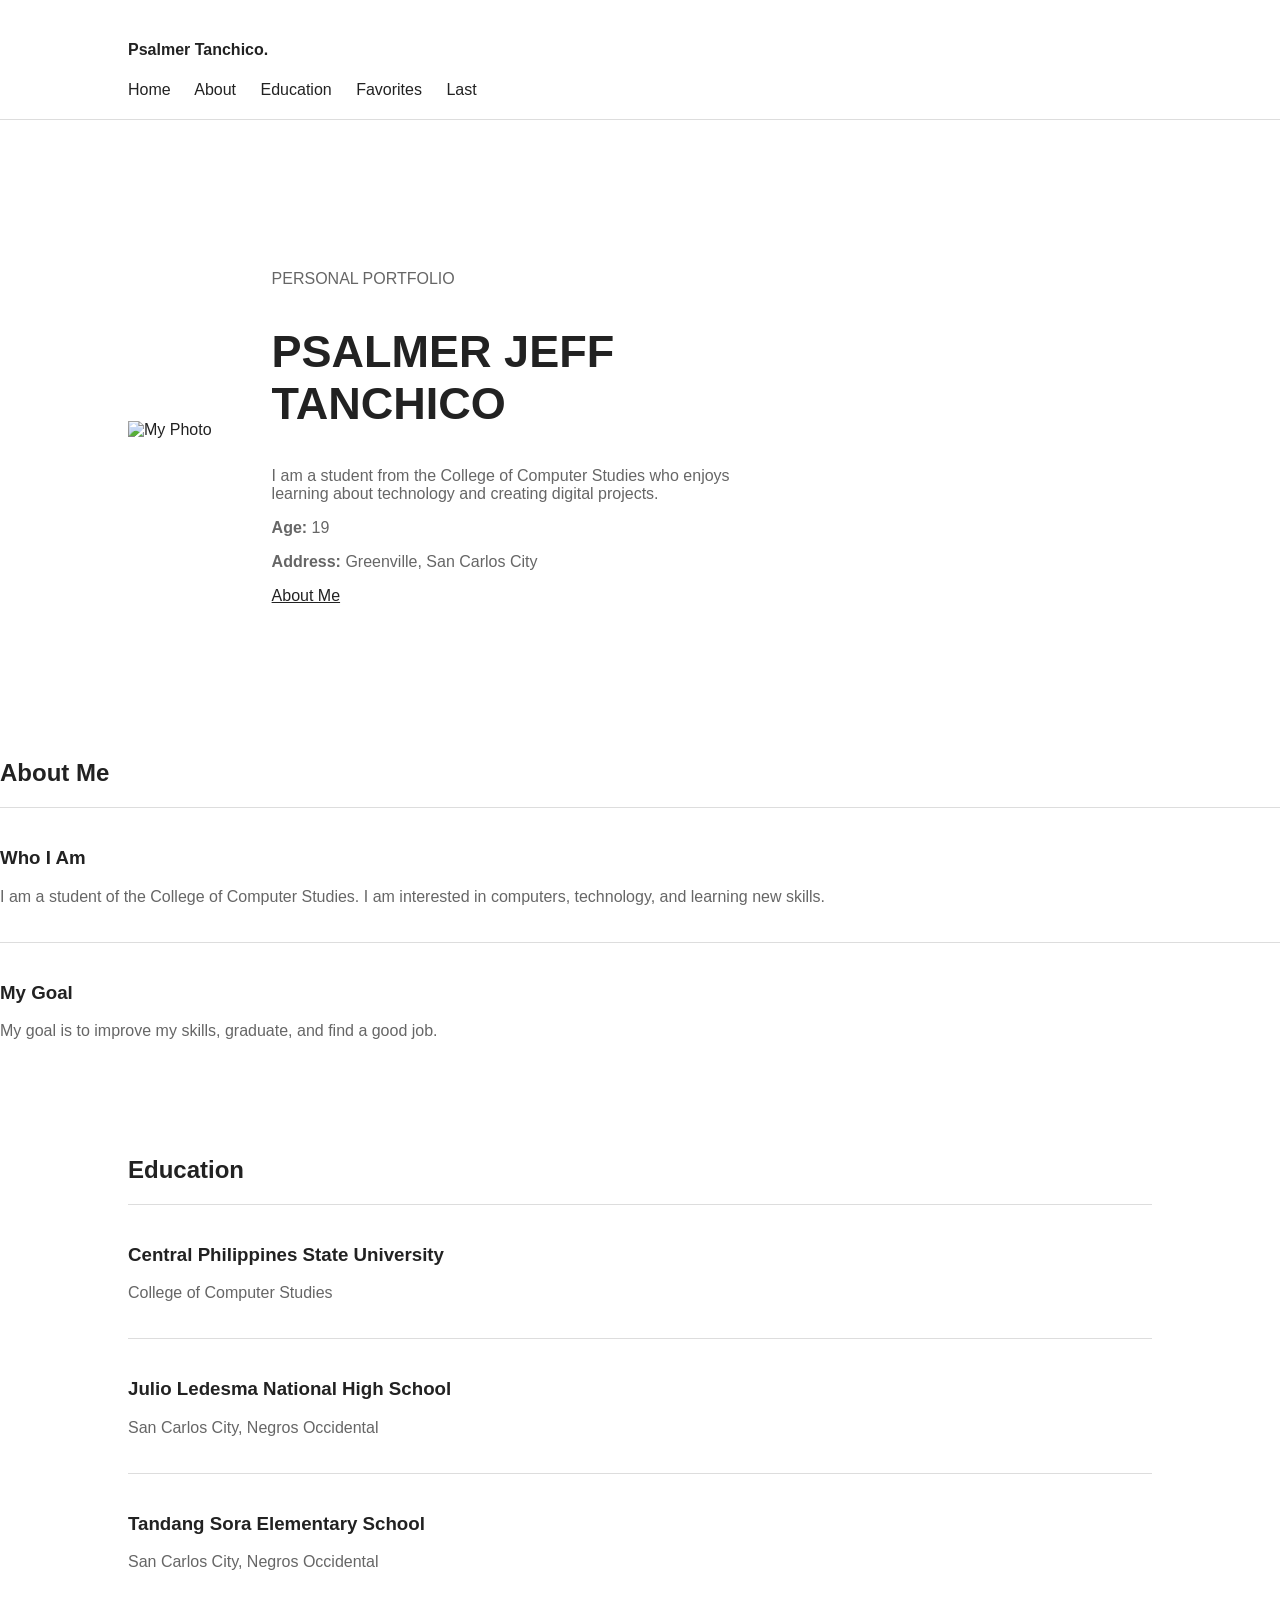
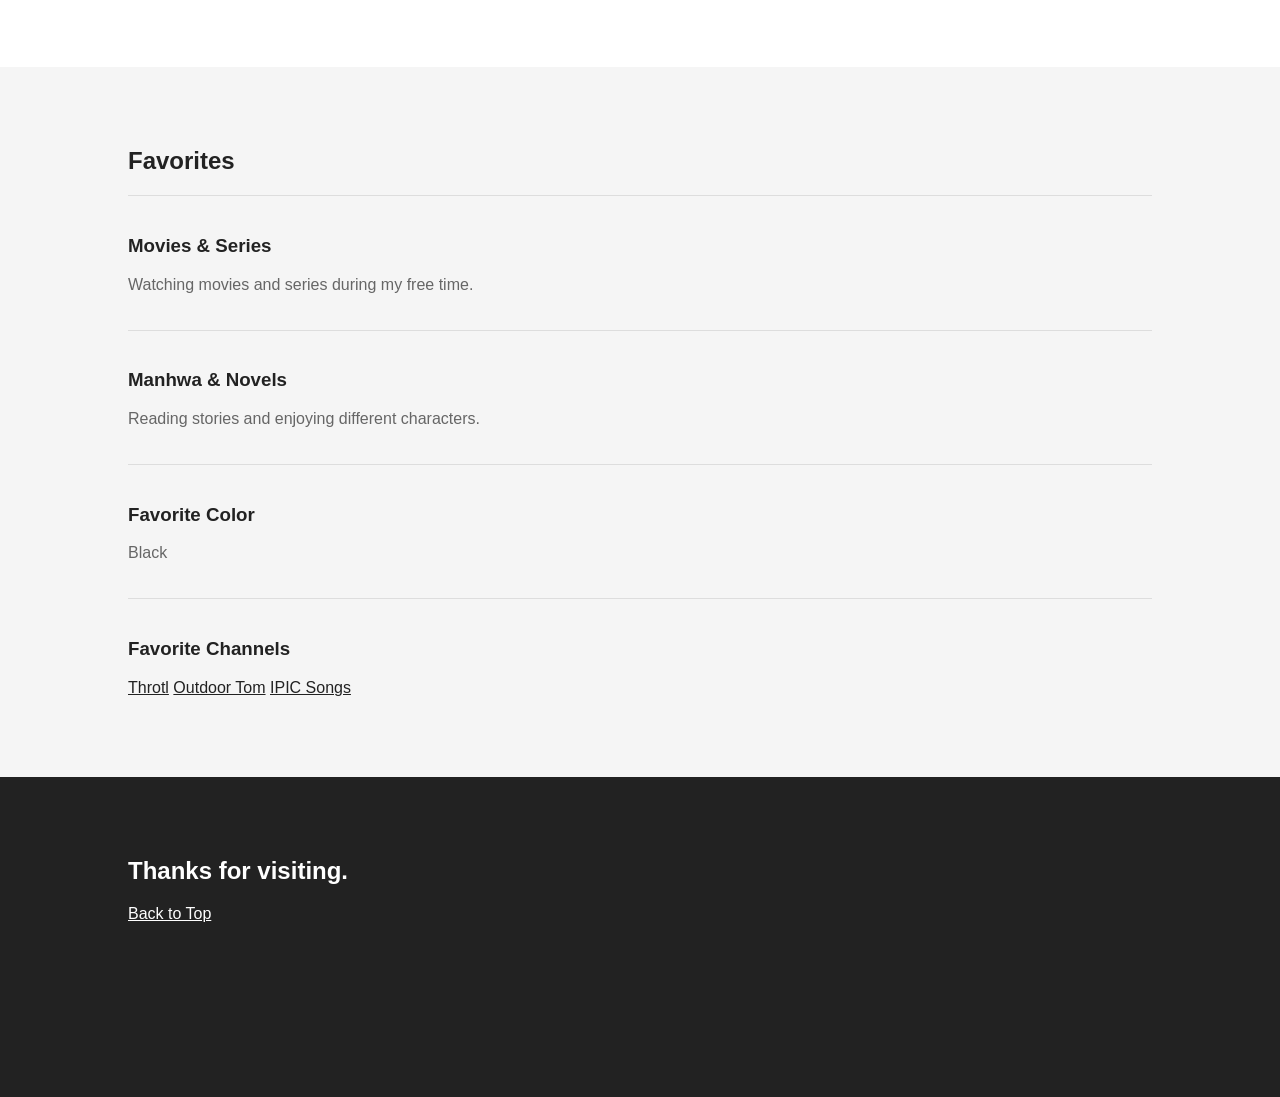
==== commit 43fb742a: "modified:   index.html" ====
--- a/index.html
+++ b/index.html
@@ -12,13 +12,13 @@
 
 <body>
     <nav>
-        <h2>PJDT.</h2>
+        <h4>Psalmer Tanchico.</h4>
 
         <a href="#home">Home</a>
         <a href="#about">About</a>
         <a href="#education">Education</a>
         <a href="#favorites">Favorites</a>
-        <a href="#contact">Contact</a>
+        <a href="#contact">Last</a>
     </nav>
     <section id="home" class="home">
 
@@ -116,15 +116,16 @@
             <h3>Favorite Channels</h3>
                <a href="https://instagram.com/throtl">Throtl</a>
 
-               <a href="https://youtube.com/@outdoortom9675">Outdoor Tom</a> 
+            <a href="https://youtube.com/@outdoortom9675">Outdoor Tom</a> 
 
-               <a href="https://youtu.be/jJ9vtKtilG8">IPIC Songs</a>
+             <a href="https://youtu.be/jJ9vtKtilG8">IPIC Songs</a>
 
         </div>
 
     </section>
 
 
+    <!-- Last -->
     <section id="contact">
 
         <h2>Thanks for visiting.</h2>
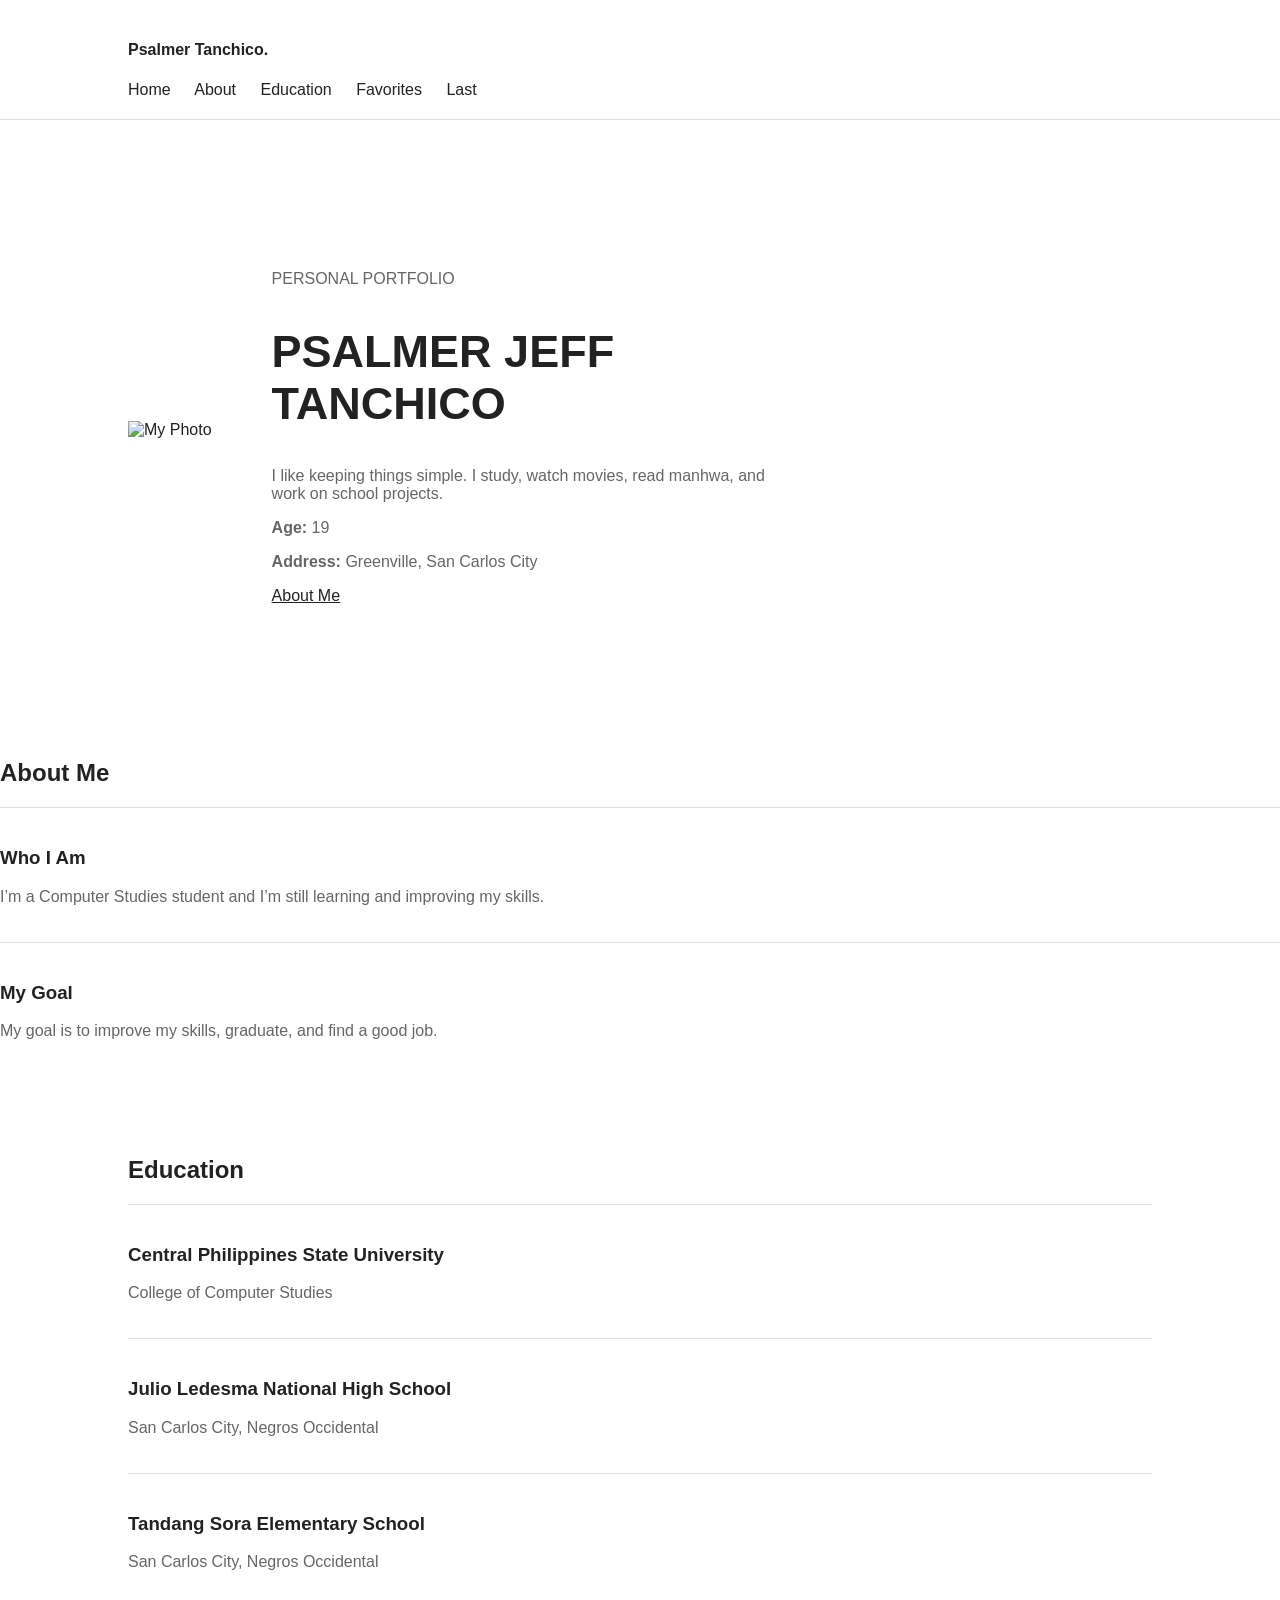
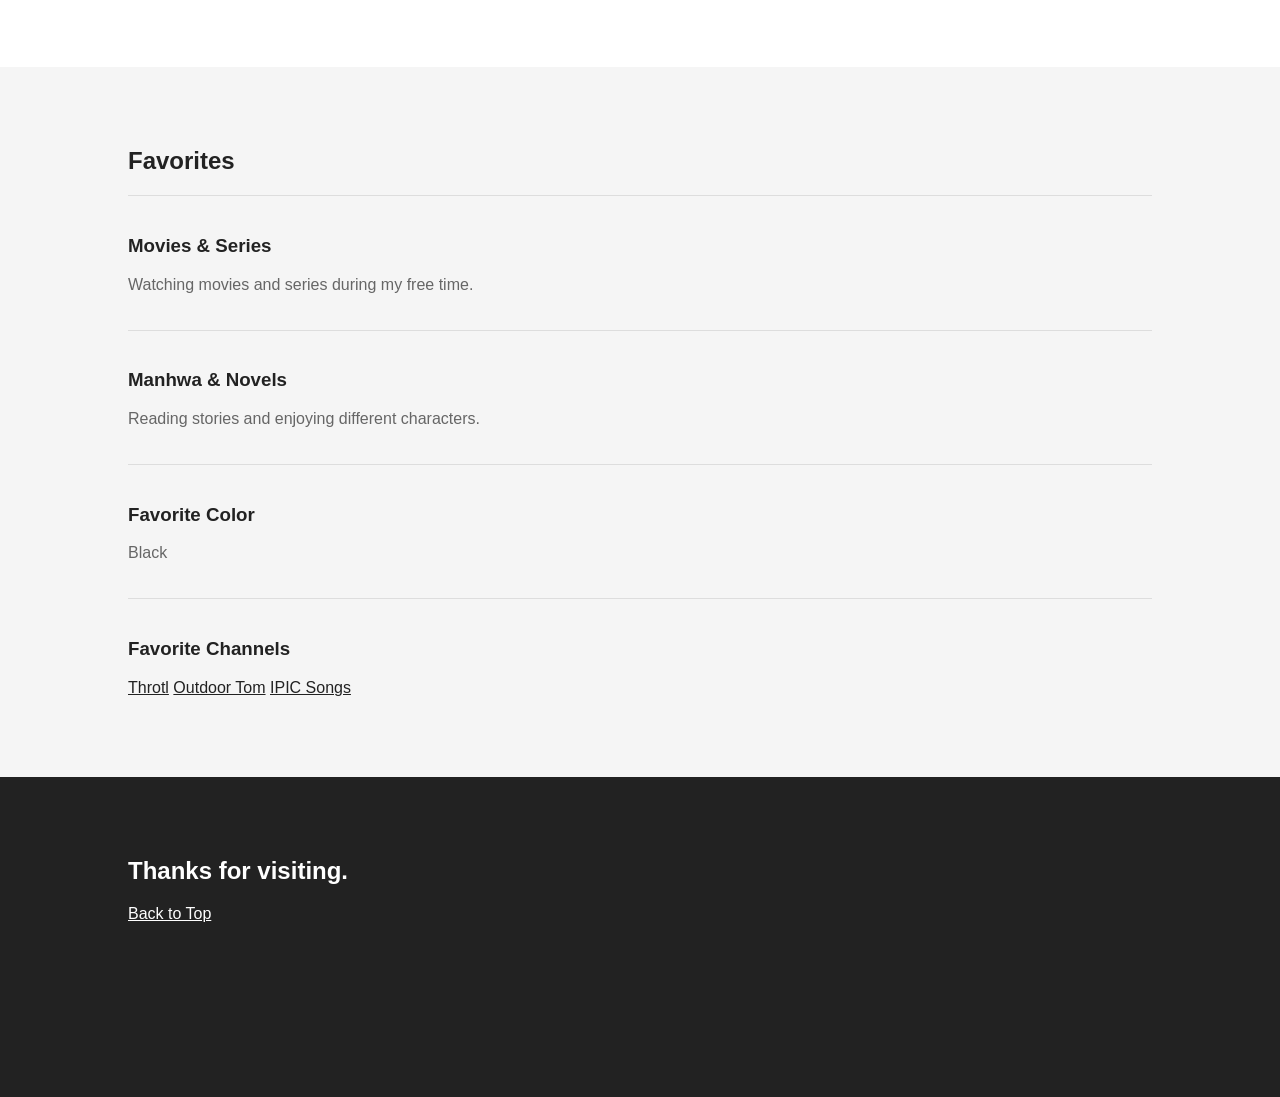
==== commit a800daaa: "modified:   index.html" ====
--- a/index.html
+++ b/index.html
@@ -32,9 +32,8 @@
             <h1>PSALMER JEFF TANCHICO</h1>
 
             <p>
-                I am a student from the College of Computer Studies
-                who enjoys learning about technology and creating
-                digital projects.
+        I like keeping things simple. I study, watch movies,
+    read manhwa, and work on school projects.
             </p>
 
             <p><b>Age:</b> 19</p>
@@ -54,9 +53,8 @@
             <h3>Who I Am</h3>
 
             <p>
-                I am a student of the College of Computer Studies.
-                I am interested in computers, technology, and
-                learning new skills.
+            I’m a Computer Studies student and I’m still
+             learning and improving my skills.
             </p>
         </div>
 
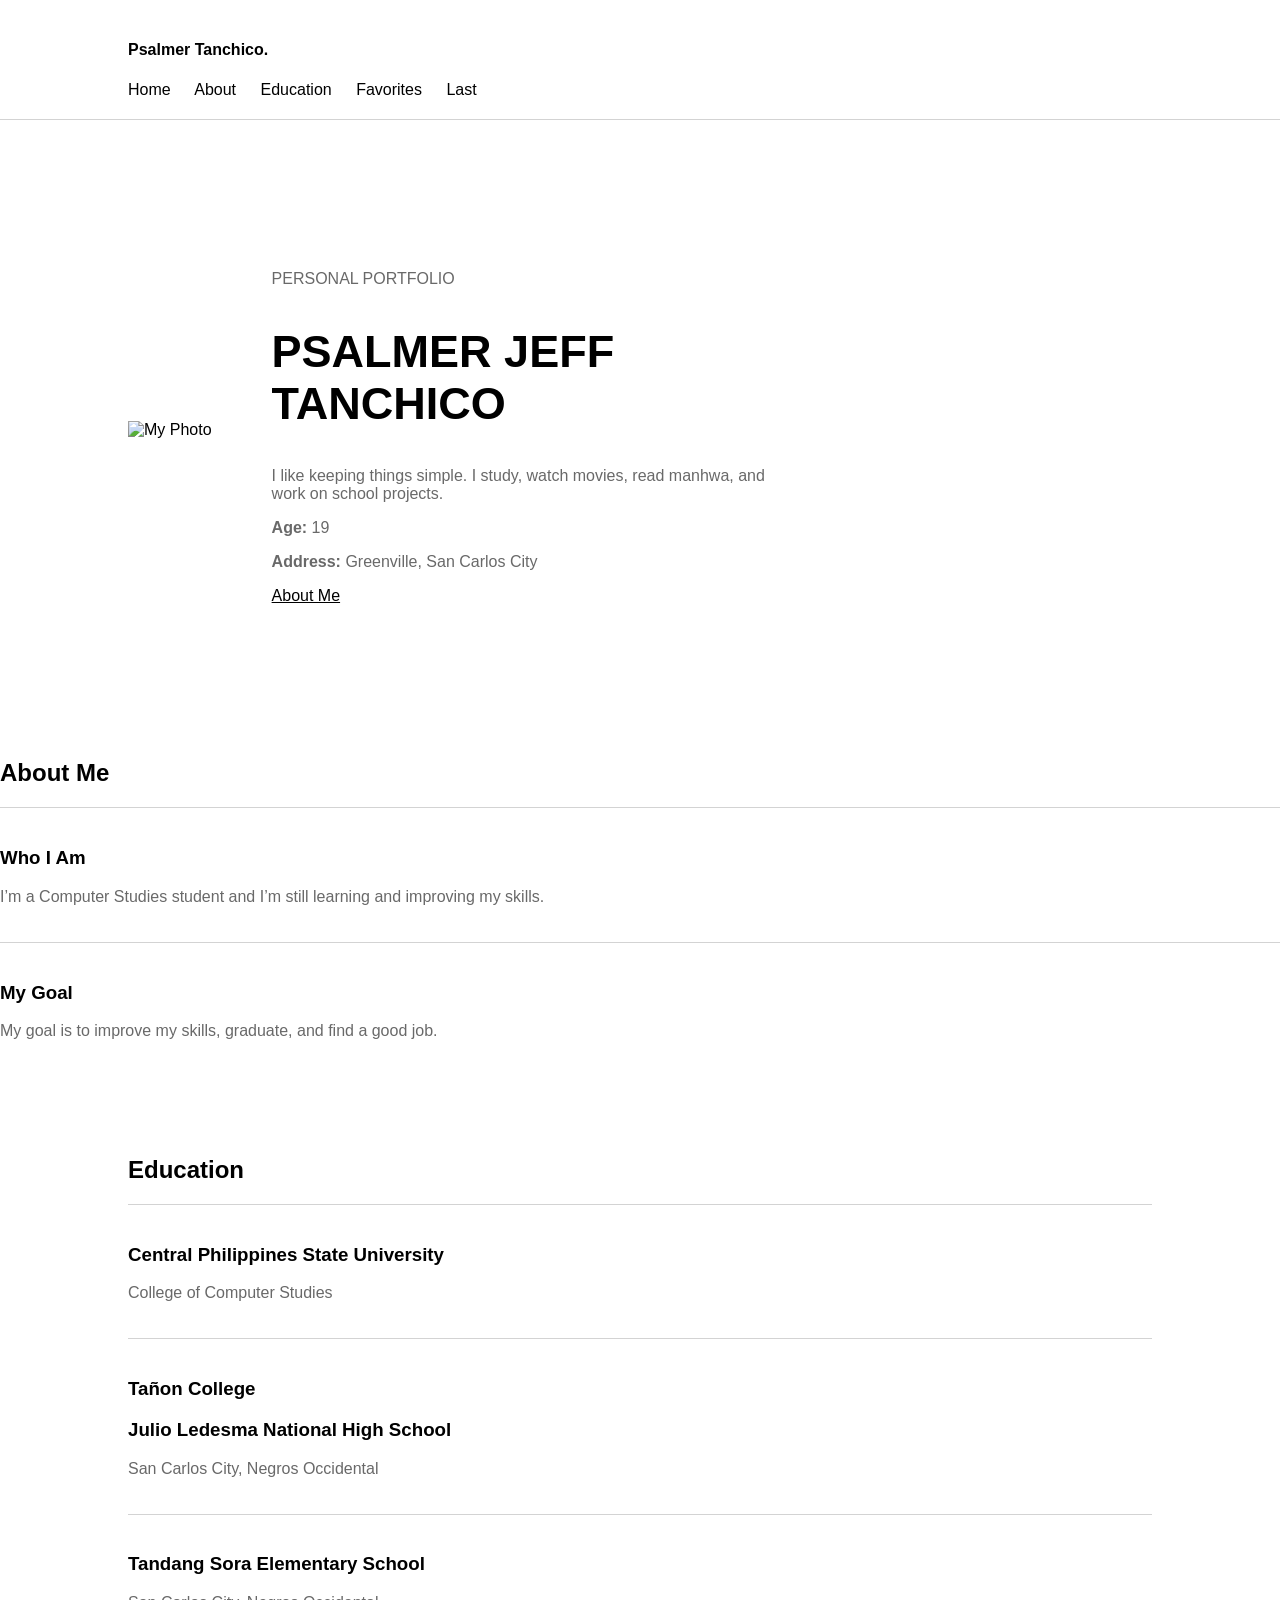
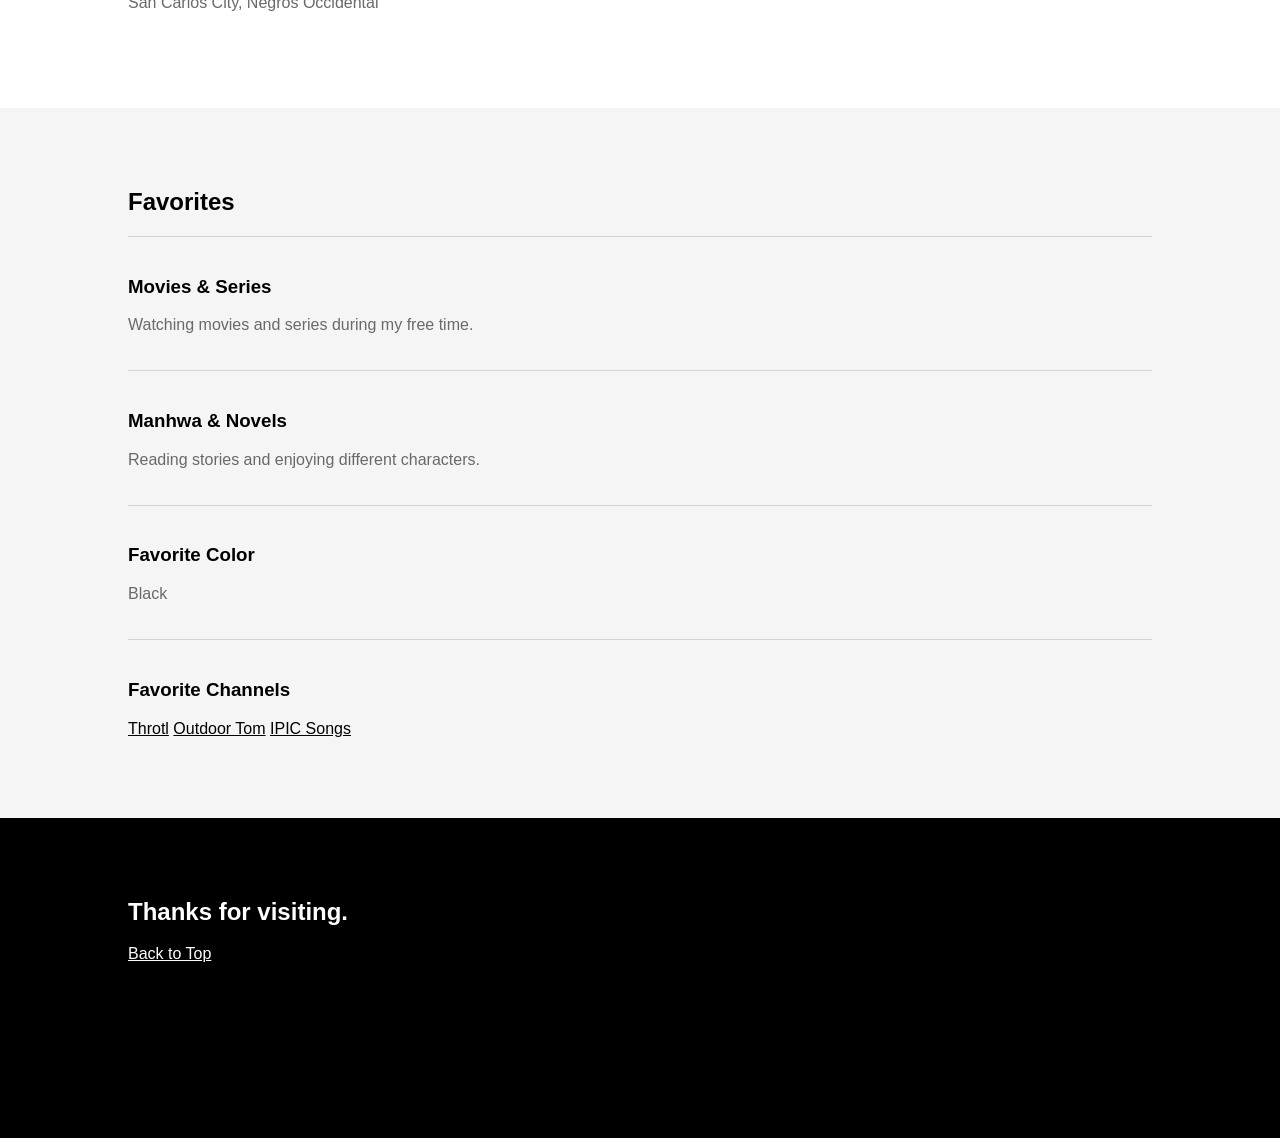
==== commit 4b17804f: "modified:   index.html" ====
--- a/index.html
+++ b/index.html
@@ -79,6 +79,7 @@
         </div>
 
         <div class="box">
+            <h3>Tañon College</h3>
             <h3>Julio Ledesma National High School</h3>
             <p>San Carlos City, Negros Occidental</p>
         </div>
--- a/style.css
+++ b/style.css
@@ -2,12 +2,12 @@
     font-family: Arial;
     margin: 0;
     background: white;
-    color: #222;
+    color: black;
 }
 
 nav {
     padding: 20px 10%;
-    border-bottom: 1px solid #ddd;
+    border-bottom: 1px solid lightgray;
 }
 
 nav h2 {
@@ -18,7 +18,7 @@
 nav a {
     margin-right: 20px;
     text-decoration: none;
-    color: #222;
+    color: black;
 }
 
 section {
@@ -47,32 +47,32 @@
 }
 
 .home p {
-    color: #666;
+    color: dimgray;
 }
 
 a {
-    color: #222;
+    color: black;
 }
 
 .box {
-    border-top: 1px solid #ddd;
+    border-top: 1px solid lightgray;
     padding: 20px 0;
 }
 
 .box p {
-    color: #666;
+    color: dimgray;
 }
 
 #about {
-    background: #f5f5f5;
+    background: whitesmoke;
 }
 
 #favorites {
-    background: #f5f5f5;
+    background: whitesmoke;
 }
 
 #contact {
-    background: #222;
+    background: black;
     color: white;
     min-height: 200px;
 }
